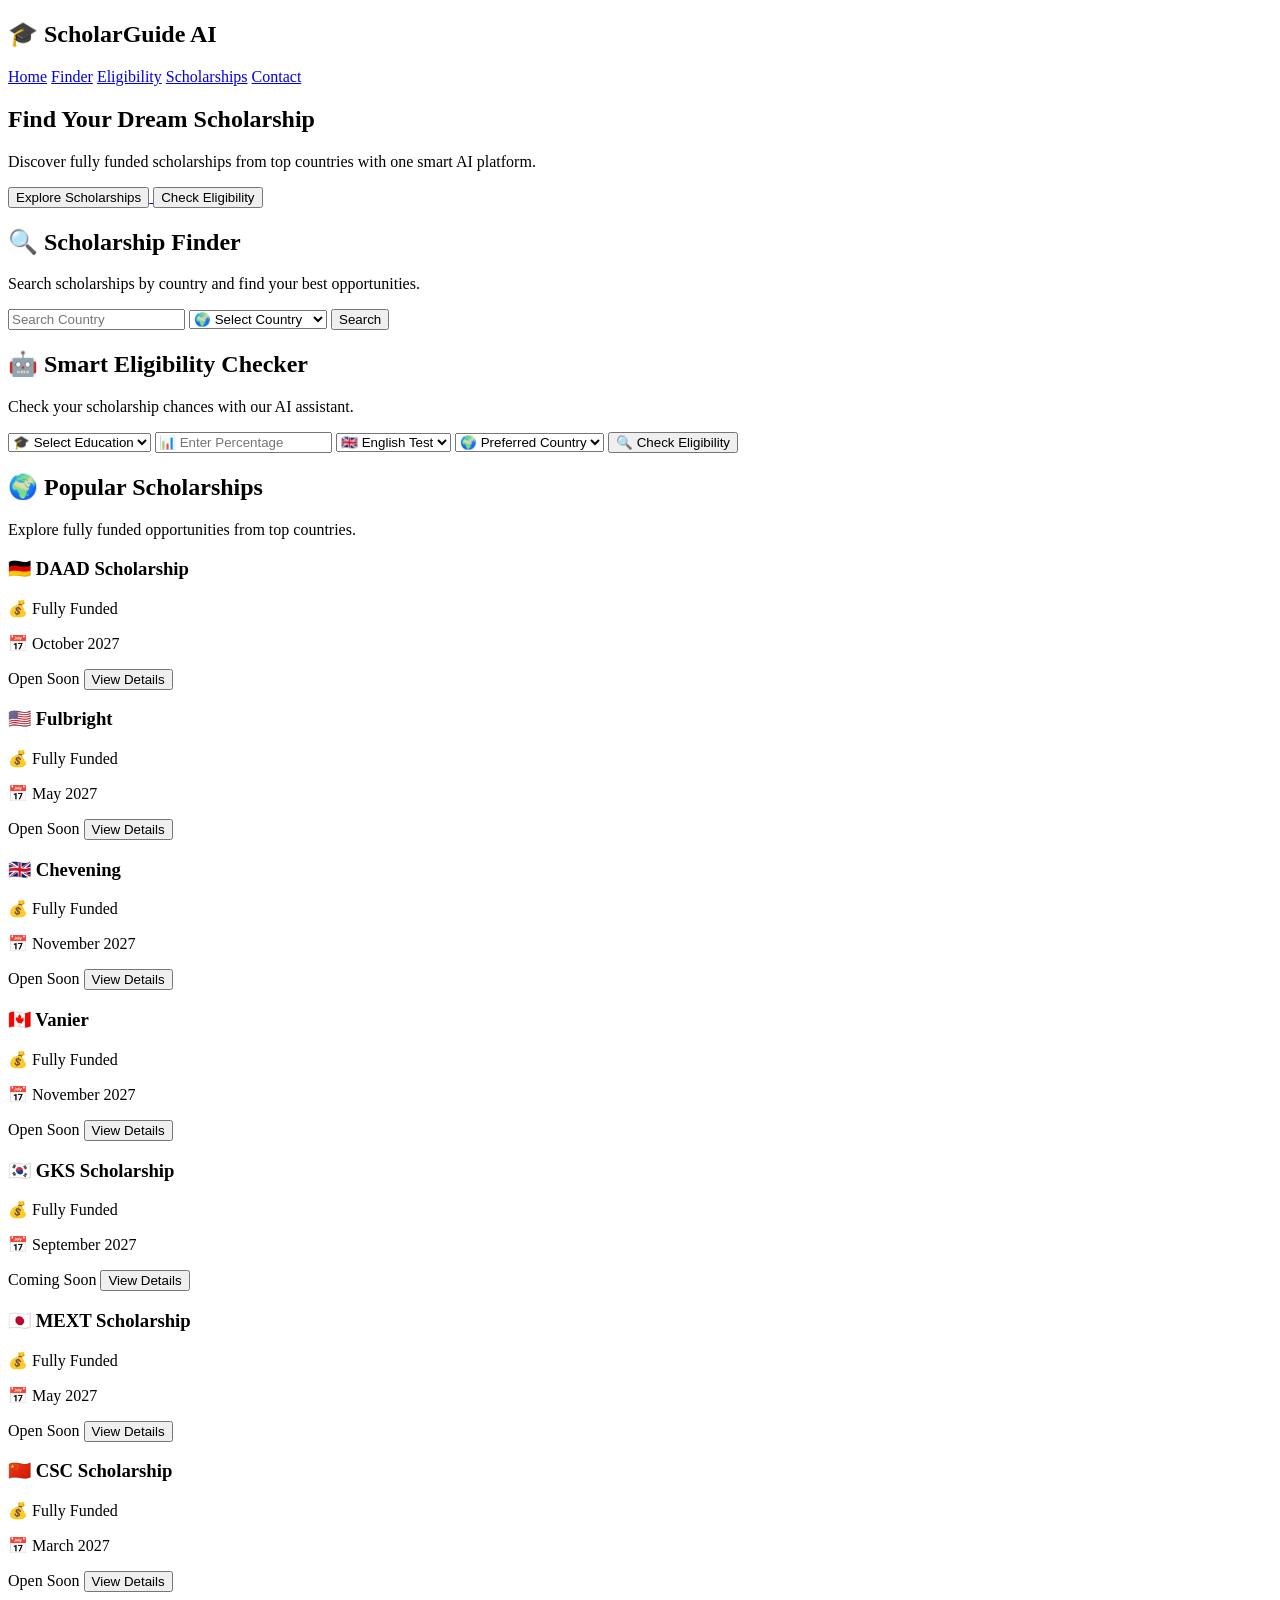
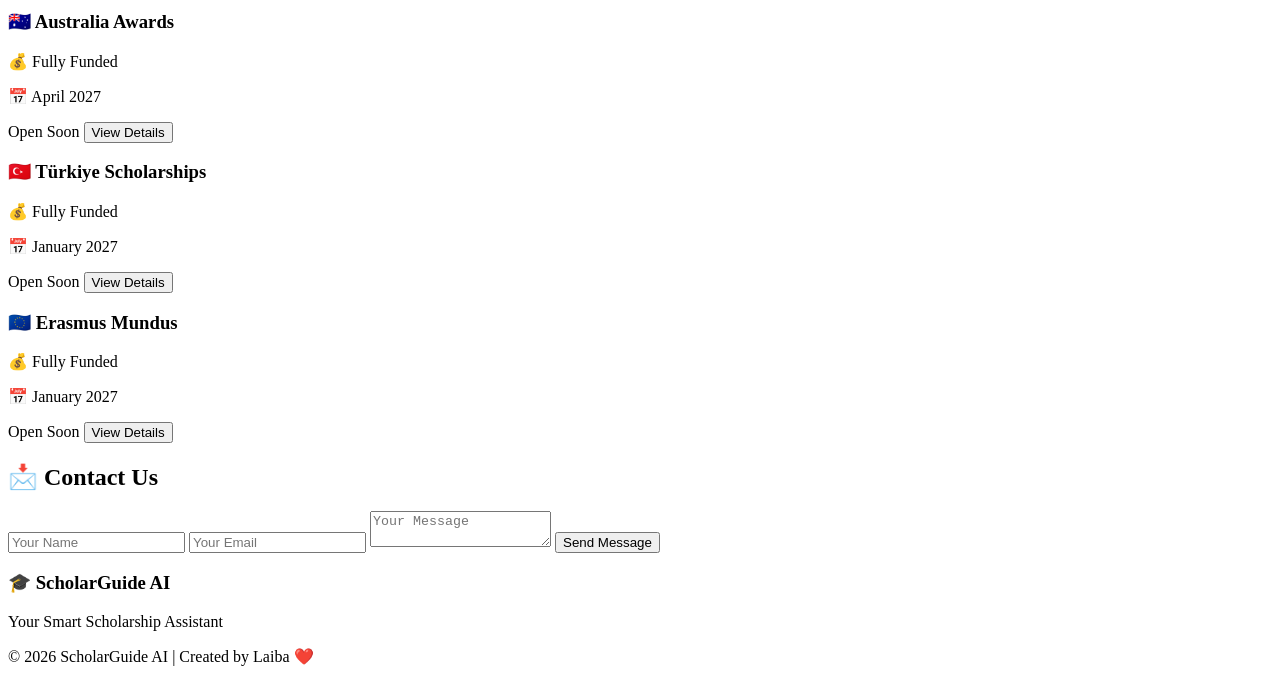
==== index.html @ 0e597734 "Update index.html" ====
<!DOCTYPE html>
<html lang="en">

<head>
<meta charset="UTF-8">
<meta name="viewport" content="width=device-width, initial-scale=1.0">

<title>ScholarGuide AI</title>

<link rel="stylesheet" href="style.css">
<script src="script.js" defer></script>

</head>

<body>

<header>

<div class="logo">
<h2>🎓 ScholarGuide AI</h2>
</div>

<nav>
<a href="#">Home</a>
<a href="#finder">Finder</a>
<a href="#eligibility">Eligibility</a>
<a href="#popular">Scholarships</a>
<a href="#contact">Contact</a>
</nav>

</header>


<section class="hero">

<div class="hero-content">

<h1>
Find Your Dream Scholarship
</h1>

<p>
Discover fully funded scholarships from top countries with one smart AI platform.
</p>

<div class="hero-buttons">

<a href="#finder">
<button class="primary-btn">
Explore Scholarships
</button>
</a>


<a href="#eligibility">
<button class="secondary-btn">
Check Eligibility
</button>
</a>

</div>

</div>

</section>
<!-- Scholarship Finder -->

<section id="finder" class="finder">

<h2>🔍 Scholarship Finder</h2>

<p>
Search scholarships by country and find your best opportunities.
</p>


<div class="finder-box">

<input 
type="text" 
id="searchBox"
placeholder="Search Country">


<select id="countrySelect" onchange="openCountryPage()">

<option value="">🌍 Select Country</option>

<option value="daad.html">🇩🇪 Germany</option>

<option value="usa.html">🇺🇸 USA</option>

<option value="chevening.html">🇬🇧 United Kingdom</option>

<option value="canada.html">🇨🇦 Canada</option>

<option value="gks.html">🇰🇷 South Korea</option>

<option value="mext.html">🇯🇵 Japan</option>

<option value="csc.html">🇨🇳 China</option>

<option value="australia.html">🇦🇺 Australia</option>

<option value="turkiye.html">🇹🇷 Türkiye</option>

<option value="europe.html">🇪🇺 Europe</option>

</select>


<button class="primary-btn" onclick="searchScholarship()">
Search
</button>

</div>

</section>



<!-- Smart Eligibility Checker -->

<section id="eligibility" class="eligibility">

<h2>🤖 Smart Eligibility Checker</h2>

<p>
Check your scholarship chances with our AI assistant.
</p>


<div class="eligibility-box">


<select id="education">

<option value="">
🎓 Select Education
</option>

<option>
Class 12
</option>

<option>
Bachelor's
</option>

<option>
Master's
</option>

</select>



<input 
type="number"
id="percentage"
placeholder="📊 Enter Percentage">



<select id="english">

<option value="">
🇬🇧 English Test
</option>

<option>
IELTS
</option>

<option>
TOEFL
</option>

<option>
Duolingo
</option>

<option>
Not Yet
</option>

</select>



<select id="country">

<option value="">
🌍 Preferred Country
</option>

<option>Germany</option>
<option>USA</option>
<option>United Kingdom</option>
<option>Canada</option>
<option>South Korea</option>
<option>Japan</option>
<option>China</option>
<option>Australia</option>
<option>Türkiye</option>

</select>



<button class="primary-btn" onclick="checkEligibility()">
🔍 Check Eligibility
</button>


<div id="result"></div>


</div>

</section>
  <!-- Popular Scholarships -->

<section id="popular" class="popular">

<h2>🌍 Popular Scholarships</h2>

<p>
Explore fully funded opportunities from top countries.
</p>


<div class="grid">


<div class="card">

<h3>🇩🇪 DAAD Scholarship</h3>

<p>💰 Fully Funded</p>

<p>📅 October 2027</p>

<span class="open">
Open Soon
</span>

<a href="daad.html">
<button>
View Details
</button>
</a>

</div>



<div class="card">

<h3>🇺🇸 Fulbright</h3>

<p>💰 Fully Funded</p>

<p>📅 May 2027</p>

<span class="open">
Open Soon
</span>

<a href="usa.html">
<button>
View Details
</button>
</a>

</div>




<div class="card">

<h3>🇬🇧 Chevening</h3>

<p>💰 Fully Funded</p>

<p>📅 November 2027</p>

<span class="open">
Open Soon
</span>

<a href="chevening.html">
<button>
View Details
</button>
</a>

</div>




<div class="card">

<h3>🇨🇦 Vanier</h3>

<p>💰 Fully Funded</p>

<p>📅 November 2027</p>

<span class="open">
Open Soon
</span>

<a href="canada.html">
<button>
View Details
</button>
</a>

</div>


</div>

</section>
  <!-- More Scholarships -->

<section class="more-scholarships">

<div class="grid">


<div class="card">

<h3>🇰🇷 GKS Scholarship</h3>

<p>💰 Fully Funded</p>

<p>📅 September 2027</p>

<span class="open">
Coming Soon
</span>

<a href="gks.html">
<button>
View Details
</button>
</a>

</div>



<div class="card">

<h3>🇯🇵 MEXT Scholarship</h3>

<p>💰 Fully Funded</p>

<p>📅 May 2027</p>

<span class="open">
Open Soon
</span>

<a href="mext.html">
<button>
View Details
</button>
</a>

</div>



<div class="card">

<h3>🇨🇳 CSC Scholarship</h3>

<p>💰 Fully Funded</p>

<p>📅 March 2027</p>

<span class="open">
Open Soon
</span>

<a href="csc.html">
<button>
View Details
</button>
</a>

</div>



<div class="card">

<h3>🇦🇺 Australia Awards</h3>

<p>💰 Fully Funded</p>

<p>📅 April 2027</p>

<span class="open">
Open Soon
</span>

<a href="australia.html">
<button>
View Details
</button>
</a>

</div>



<div class="card">

<h3>🇹🇷 Türkiye Scholarships</h3>

<p>💰 Fully Funded</p>

<p>📅 January 2027</p>

<span class="open">
Open Soon
</span>

<a href="turkiye.html">
<button>
View Details
</button>
</a>

</div>



<div class="card">

<h3>🇪🇺 Erasmus Mundus</h3>

<p>💰 Fully Funded</p>

<p>📅 January 2027</p>

<span class="open">
Open Soon
</span>

<a href="europe.html">
<button>
View Details
</button>
</a>

</div>


</div>

</section>



<!-- Contact -->

<section id="contact" class="contact">

<h2>📩 Contact Us</h2>

<input type="text" placeholder="Your Name">

<input type="email" placeholder="Your Email">

<textarea placeholder="Your Message"></textarea>

<button class="primary-btn">
Send Message
</button>

</section>



<!-- Footer -->

<footer>

<h3>🎓 ScholarGuide AI</h3>

<p>
Your Smart Scholarship Assistant
</p>

<p>
© 2026 ScholarGuide AI | Created by Laiba ❤️
</p>

</footer>


</body>

</html>
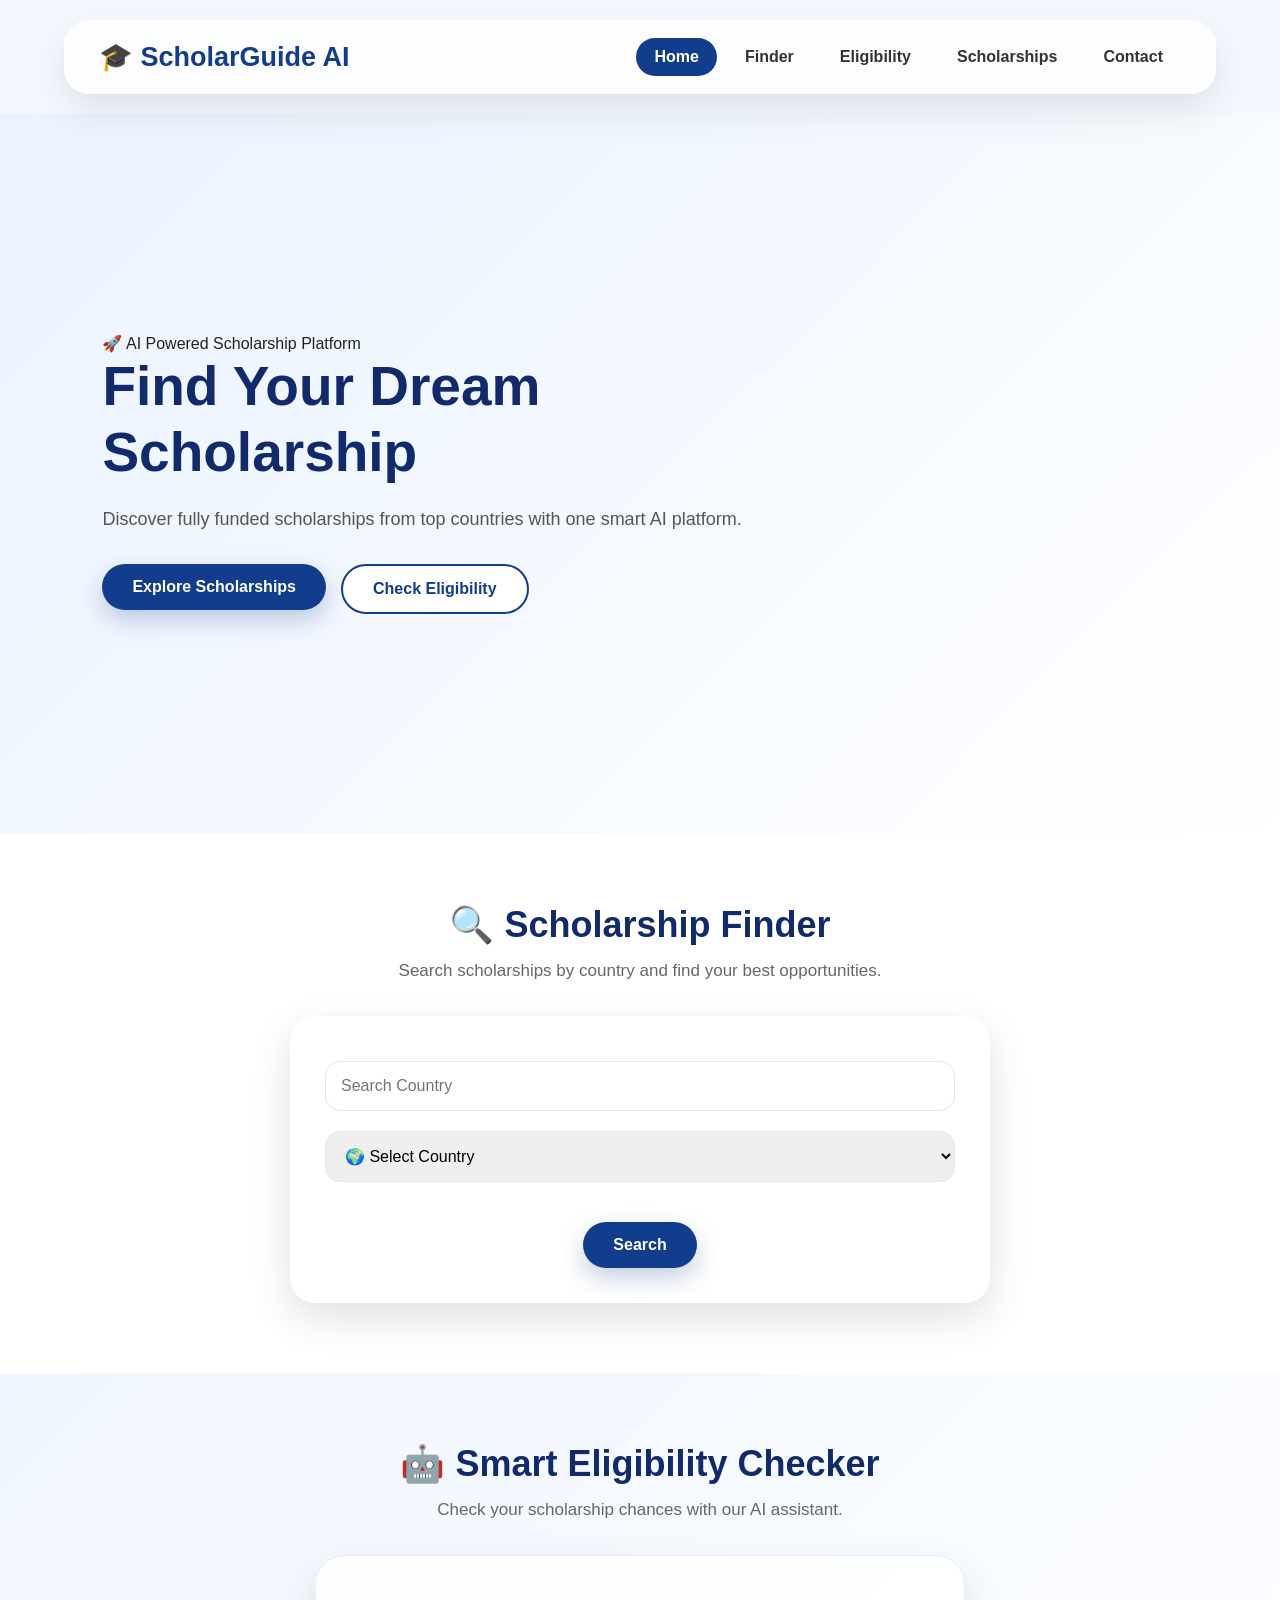
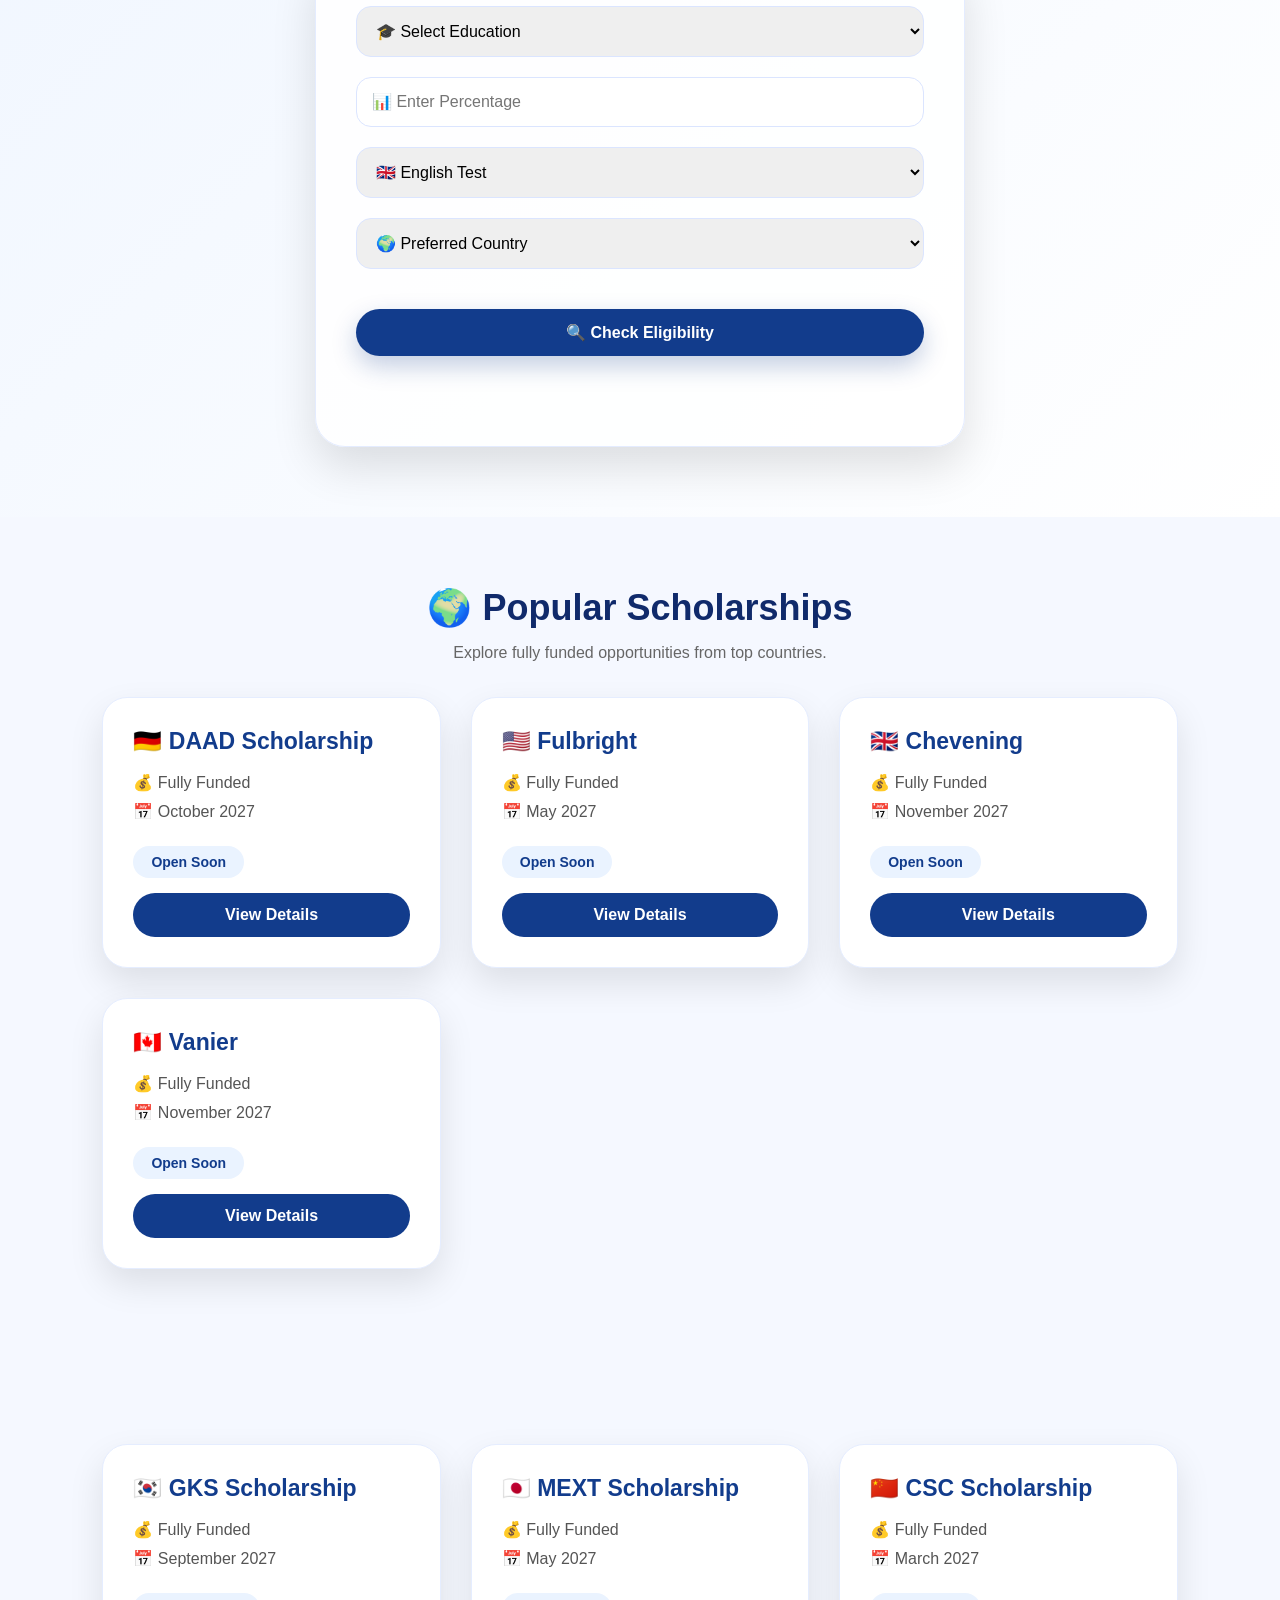
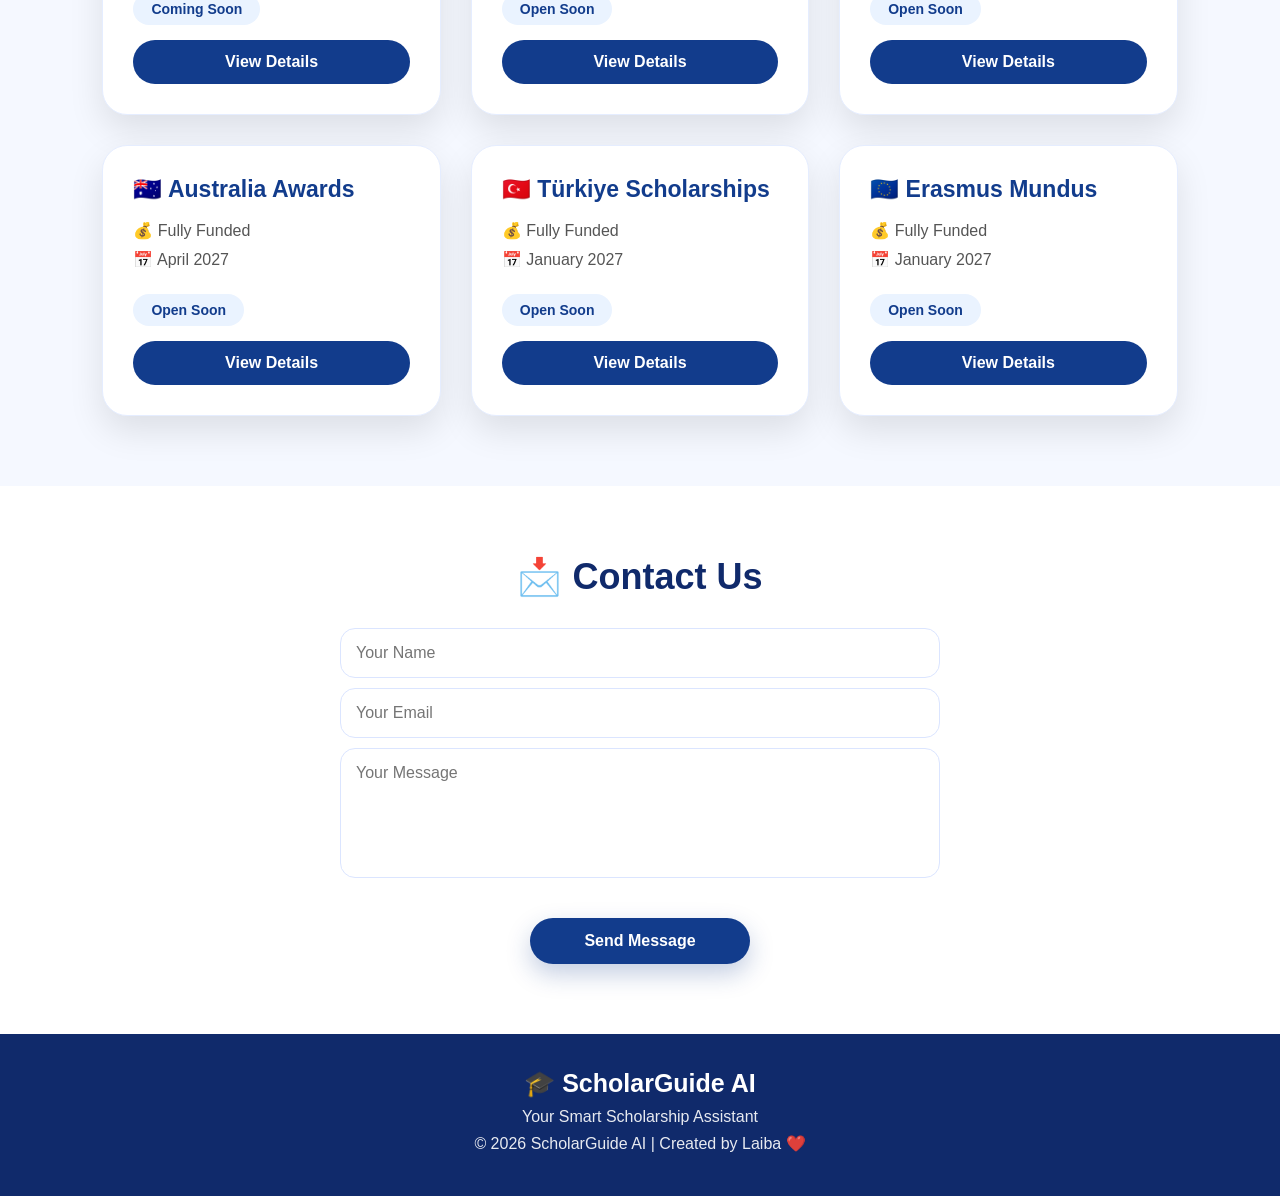
==== commit 71dabab1: "Update index.html" ====
--- a/index.html
+++ b/index.html
@@ -29,15 +29,13 @@
 </nav>
 
 </header>
-
-
 <section class="hero">
 
 <div class="hero-content">
 
-<h1>
-Find Your Dream Scholarship
-</h1>
+<span class="hero-badge">🚀 AI Powered Scholarship Platform</span>
+
+<h1>Find Your Dream Scholarship</h1>
 
 <p>
 Discover fully funded scholarships from top countries with one smart AI platform.
@@ -46,16 +44,11 @@
 <div class="hero-buttons">
 
 <a href="#finder">
-<button class="primary-btn">
-Explore Scholarships
-</button>
-</a>
-
+<button class="primary-btn">Explore Scholarships</button>
+</a>
 
 <a href="#eligibility">
-<button class="secondary-btn">
-Check Eligibility
-</button>
+<button class="secondary-btn">Check Eligibility</button>
 </a>
 
 </div>
@@ -63,6 +56,9 @@
 </div>
 
 </section>
+  
+
+
 <!-- Scholarship Finder -->
 
 <section id="finder" class="finder">
--- a/style.css
+++ b/style.css
@@ -0,0 +1,609 @@
+/* ===== ScholarGuide AI Luxury Design Part 1 ===== */
+
+*{
+    margin:0;
+    padding:0;
+    box-sizing:border-box;
+    font-family:'Poppins', Arial, sans-serif;
+}
+
+
+body{
+    background:#f5f8ff;
+    color:#222;
+}
+
+
+/* ===== Premium Luxury Navbar ===== */
+
+header{
+
+    width:90%;
+    margin:20px auto;
+
+    padding:18px 35px;
+
+    display:flex;
+    justify-content:space-between;
+    align-items:center;
+
+    background:rgba(255,255,255,0.75);
+
+    backdrop-filter:blur(15px);
+
+    border-radius:25px;
+
+    box-shadow:0 15px 40px rgba(0,0,0,0.10);
+
+    position:sticky;
+    top:20px;
+
+    z-index:100;
+}
+
+
+
+.logo h2{
+
+    color:#123c8c;
+
+    font-size:27px;
+
+    font-weight:700;
+
+}
+
+
+
+nav{
+
+    display:flex;
+
+    gap:10px;
+
+}
+
+
+
+nav a{
+
+    text-decoration:none;
+
+    color:#333;
+
+    font-weight:600;
+
+    padding:10px 18px;
+
+    border-radius:25px;
+
+    transition:0.3s;
+
+}
+
+
+
+nav a:hover{
+
+    background:#123c8c;
+
+    color:white;
+
+}
+
+
+
+/* Active feel */
+
+nav a:first-child{
+
+    background:#123c8c;
+
+    color:white;
+
+}
+
+
+
+
+/* Hero Section */
+
+.hero{
+    min-height:80vh;
+    display:flex;
+    align-items:center;
+    padding:70px 8%;
+    background:linear-gradient(135deg,#eaf3ff,#ffffff);
+}
+
+
+.hero-content{
+    max-width:650px;
+}
+
+
+.hero-content h1{
+    font-size:55px;
+    color:#102a6b;
+    line-height:1.2;
+}
+
+
+.hero-content p{
+    margin-top:20px;
+    font-size:18px;
+    color:#555;
+    line-height:1.6;
+}
+
+
+/* Buttons */
+
+.hero-buttons{
+    display:flex;
+    gap:15px;
+}
+
+
+.primary-btn,
+.secondary-btn{
+    margin-top:30px;
+    padding:14px 30px;
+    border-radius:30px;
+    font-size:16px;
+    font-weight:600;
+    cursor:pointer;
+}
+
+
+.primary-btn{
+    background:#123c8c;
+    color:white;
+    border:none;
+    box-shadow:0 10px 25px rgba(18,60,140,0.25);
+}
+
+
+.secondary-btn{
+    background:white;
+    color:#123c8c;
+    border:2px solid #123c8c;
+}
+
+
+.primary-btn:hover,
+.secondary-btn:hover{
+    transform:translateY(-3px);
+}
+/* ===== Luxury Design Part 2 ===== */
+/* Finder + Eligibility */
+
+
+.finder,
+.eligibility{
+    padding:70px 8%;
+    text-align:center;
+}
+
+
+.finder{
+    background:white;
+}
+
+
+.finder h2,
+.eligibility h2{
+    font-size:36px;
+    color:#102a6b;
+    margin-bottom:15px;
+}
+
+
+.finder p,
+.eligibility p{
+    color:#666;
+    margin-bottom:35px;
+    font-size:17px;
+}
+
+
+/* Finder Box */
+
+.finder-box{
+    max-width:700px;
+    margin:auto;
+    padding:35px;
+    background:white;
+    border-radius:25px;
+    box-shadow:0 15px 40px rgba(0,0,0,0.12);
+}
+
+
+.finder-box input,
+.finder-box select,
+.eligibility-box input,
+.eligibility-box select{
+
+    width:100%;
+    padding:15px;
+    margin:10px 0;
+
+    border-radius:15px;
+    border:1px solid #dbe5ff;
+
+    font-size:16px;
+    outline:none;
+}
+
+
+
+/* Eligibility */
+
+.eligibility{
+    background:linear-gradient(135deg,#f0f6ff,#ffffff);
+}
+
+
+.eligibility-box{
+
+    max-width:650px;
+    margin:auto;
+
+    padding:40px;
+
+    background:rgba(255,255,255,0.9);
+
+    border-radius:30px;
+
+    box-shadow:
+    0 20px 45px rgba(0,0,0,0.12);
+
+    border:1px solid #e4ecff;
+}
+
+
+.eligibility-box .primary-btn{
+    width:100%;
+}
+
+
+#result{
+
+    margin-top:20px;
+
+    padding:15px;
+
+    border-radius:15px;
+
+    font-weight:600;
+
+}
+/* ===== Luxury Design Part 3 ===== */
+/* Popular Scholarships Cards */
+
+
+.popular,
+.more-scholarships{
+    padding:70px 8%;
+    background:#f5f8ff;
+    text-align:center;
+}
+
+
+.popular h2{
+    font-size:36px;
+    color:#102a6b;
+    margin-bottom:15px;
+}
+
+
+.popular > p{
+    color:#666;
+    margin-bottom:35px;
+}
+
+
+/* Cards Grid */
+
+.grid{
+    display:grid;
+    grid-template-columns:repeat(auto-fit,minmax(260px,1fr));
+    gap:30px;
+    margin-top:35px;
+}
+
+
+/* Scholarship Card */
+
+.card{
+
+    background:white;
+
+    padding:30px;
+
+    border-radius:25px;
+
+    text-align:left;
+
+    box-shadow:
+    0 15px 35px rgba(0,0,0,0.10);
+
+    border:1px solid #e5edff;
+
+    transition:0.3s;
+
+}
+
+
+
+.card:hover{
+
+    transform:translateY(-10px);
+
+    box-shadow:
+    0 20px 45px rgba(18,60,140,0.20);
+
+}
+
+
+
+.card h3{
+
+    color:#123c8c;
+
+    font-size:23px;
+
+    margin-bottom:18px;
+
+}
+
+
+
+.card p{
+
+    color:#555;
+
+    margin:10px 0;
+
+}
+
+
+
+.open,
+.soon{
+
+    display:inline-block;
+
+    margin:15px 0;
+
+    padding:8px 18px;
+
+    border-radius:20px;
+
+    background:#eaf3ff;
+
+    color:#123c8c;
+
+    font-size:14px;
+
+    font-weight:600;
+
+}
+
+
+
+.card button{
+
+    width:100%;
+
+    padding:13px;
+
+    border:none;
+
+    border-radius:25px;
+
+    background:#123c8c;
+
+    color:white;
+
+    font-size:16px;
+
+    font-weight:600;
+
+    cursor:pointer;
+
+}
+
+
+
+.card button:hover{
+
+    background:#0d2d6b;
+
+    }
+/* ===== Luxury Design Part 4 ===== */
+/* Contact + Footer + Responsive */
+
+
+/* Contact */
+
+.contact{
+
+    padding:70px 8%;
+
+    background:white;
+
+    text-align:center;
+
+}
+
+
+.contact h2{
+
+    font-size:36px;
+
+    color:#102a6b;
+
+    margin-bottom:30px;
+
+}
+
+
+
+.contact input,
+.contact textarea{
+
+    width:100%;
+
+    max-width:600px;
+
+    padding:15px;
+
+    margin:10px auto;
+
+    display:block;
+
+    border-radius:15px;
+
+    border:1px solid #dbe5ff;
+
+    font-size:16px;
+
+    outline:none;
+
+}
+
+
+
+.contact textarea{
+
+    height:130px;
+
+    resize:none;
+
+}
+
+
+
+.contact .primary-btn{
+
+    width:220px;
+
+}
+
+
+/* Footer */
+
+footer{
+
+    background:#102a6b;
+
+    color:white;
+
+    text-align:center;
+
+    padding:35px 20px;
+
+}
+
+
+footer h3{
+
+    font-size:25px;
+
+    margin-bottom:10px;
+
+}
+
+
+footer p{
+
+    margin:8px;
+
+    opacity:0.9;
+
+}
+
+
+
+/* Mobile Responsive */
+
+@media(max-width:768px){
+
+
+header{
+
+    flex-direction:column;
+
+    gap:15px;
+
+}
+
+
+nav a{
+
+    margin:0 8px;
+
+    font-size:14px;
+
+}
+
+
+
+.hero{
+
+    text-align:center;
+
+    padding:50px 5%;
+
+}
+
+
+
+.hero-content h1{
+
+    font-size:38px;
+
+}
+
+
+
+.hero-buttons{
+
+    flex-direction:column;
+
+    align-items:center;
+
+}
+
+
+
+.finder,
+.eligibility,
+.popular,
+.more-scholarships,
+.contact{
+
+    padding:50px 5%;
+
+}
+
+
+
+.grid{
+
+    grid-template-columns:1fr;
+
+}
+
+
+
+.eligibility-box,
+.finder-box{
+
+    padding:25px;
+
+}
+
+
+    }
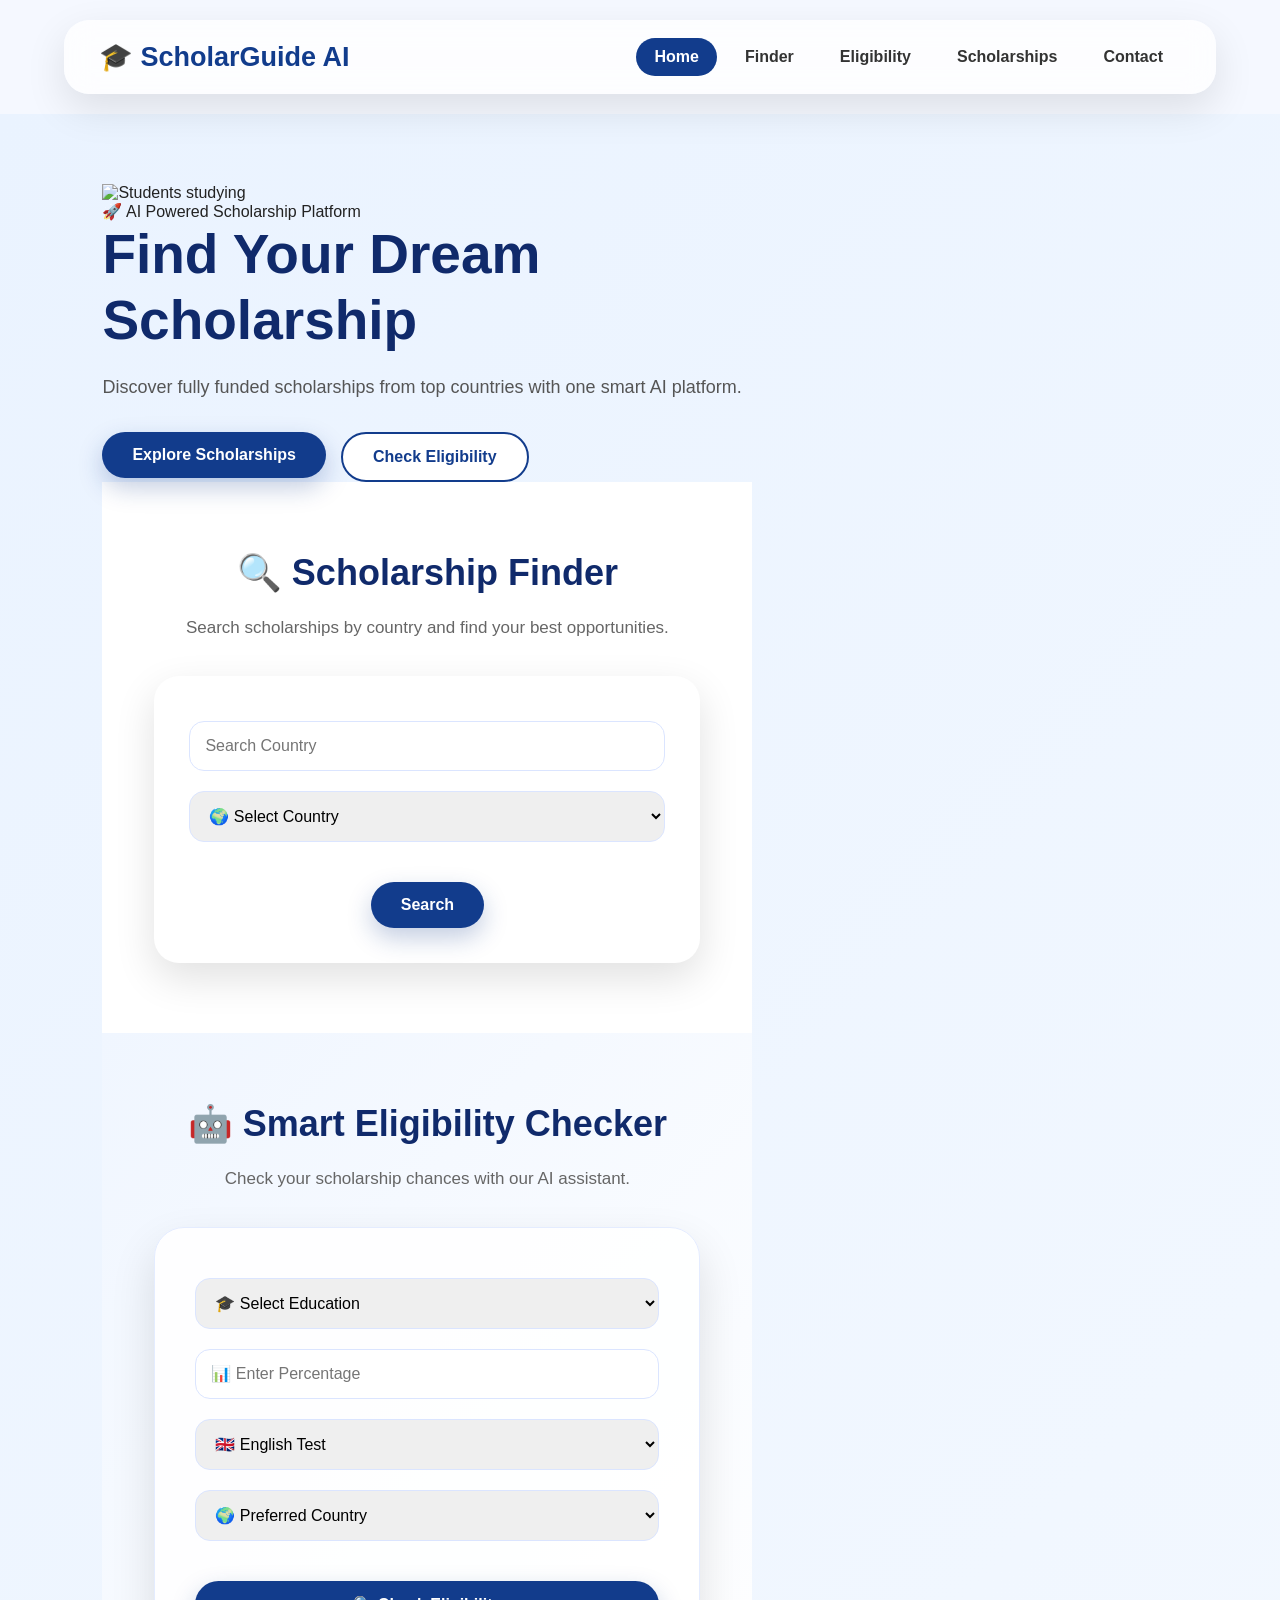
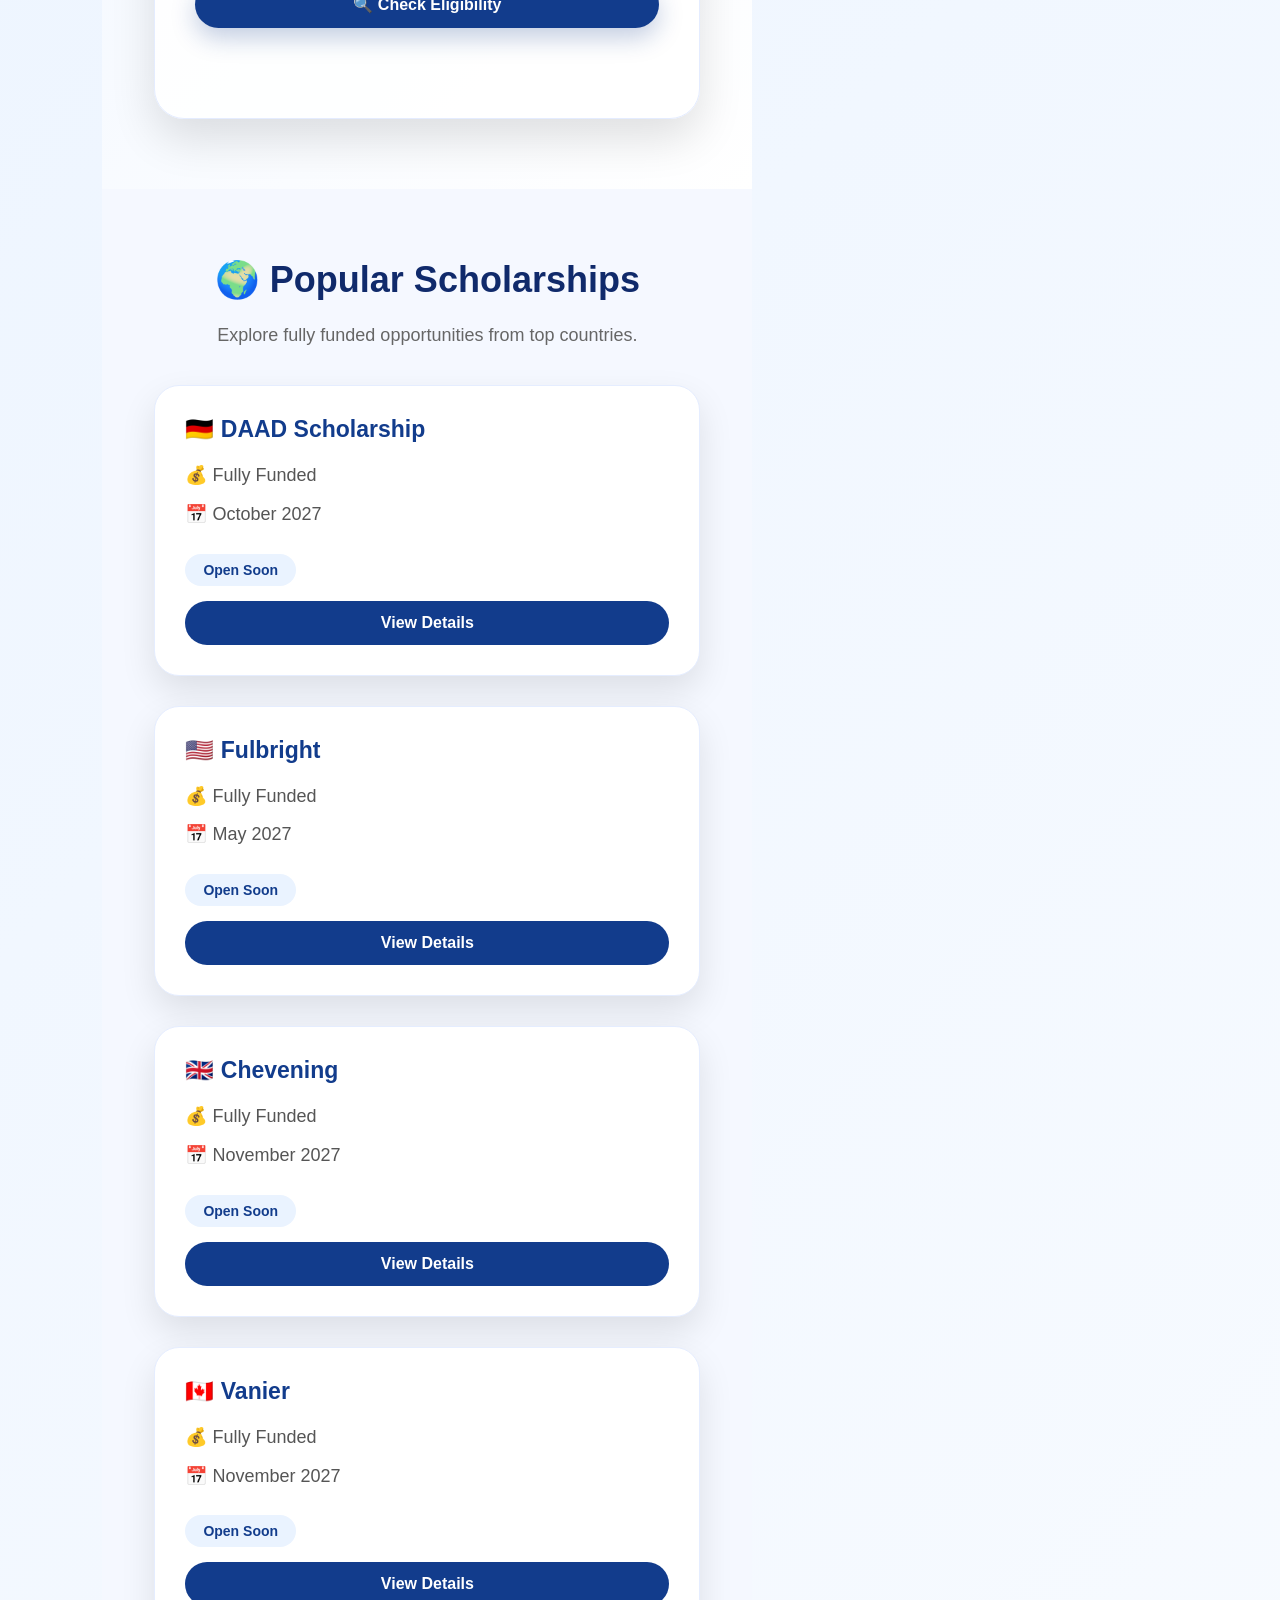
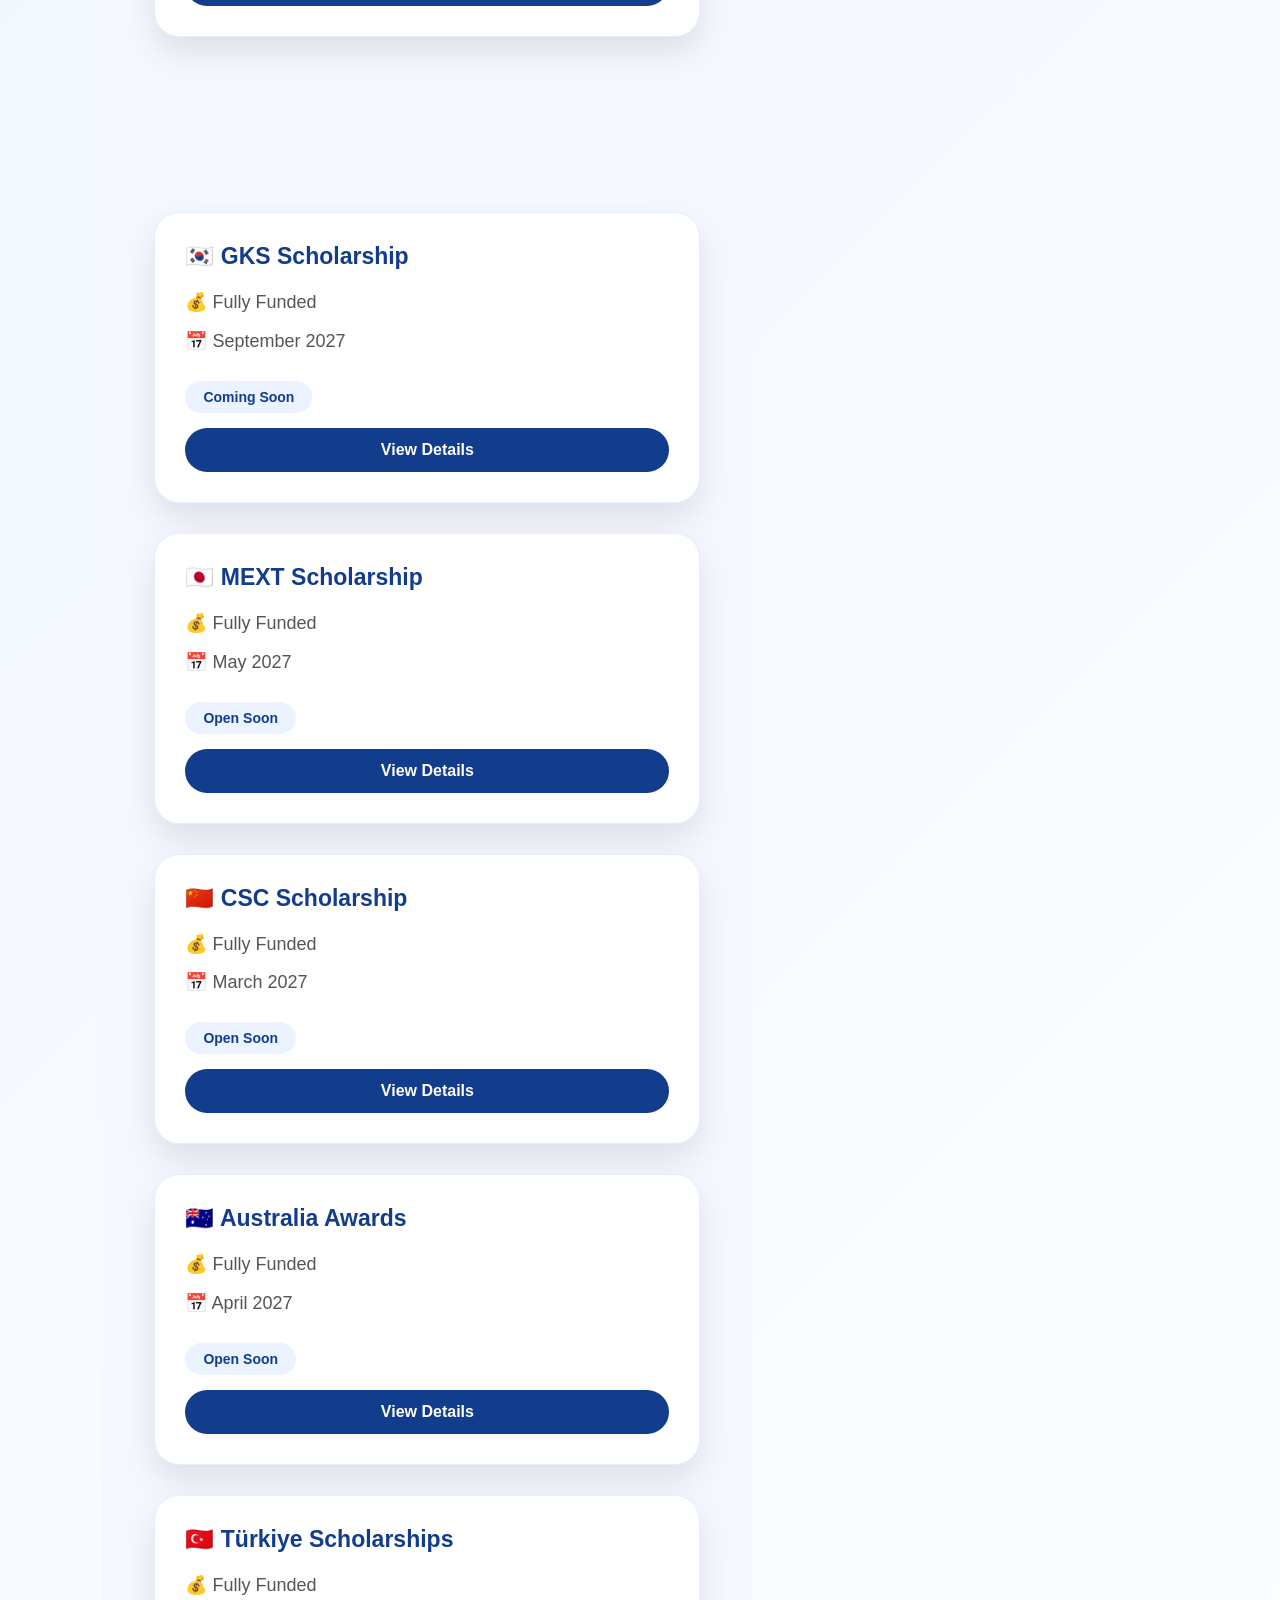
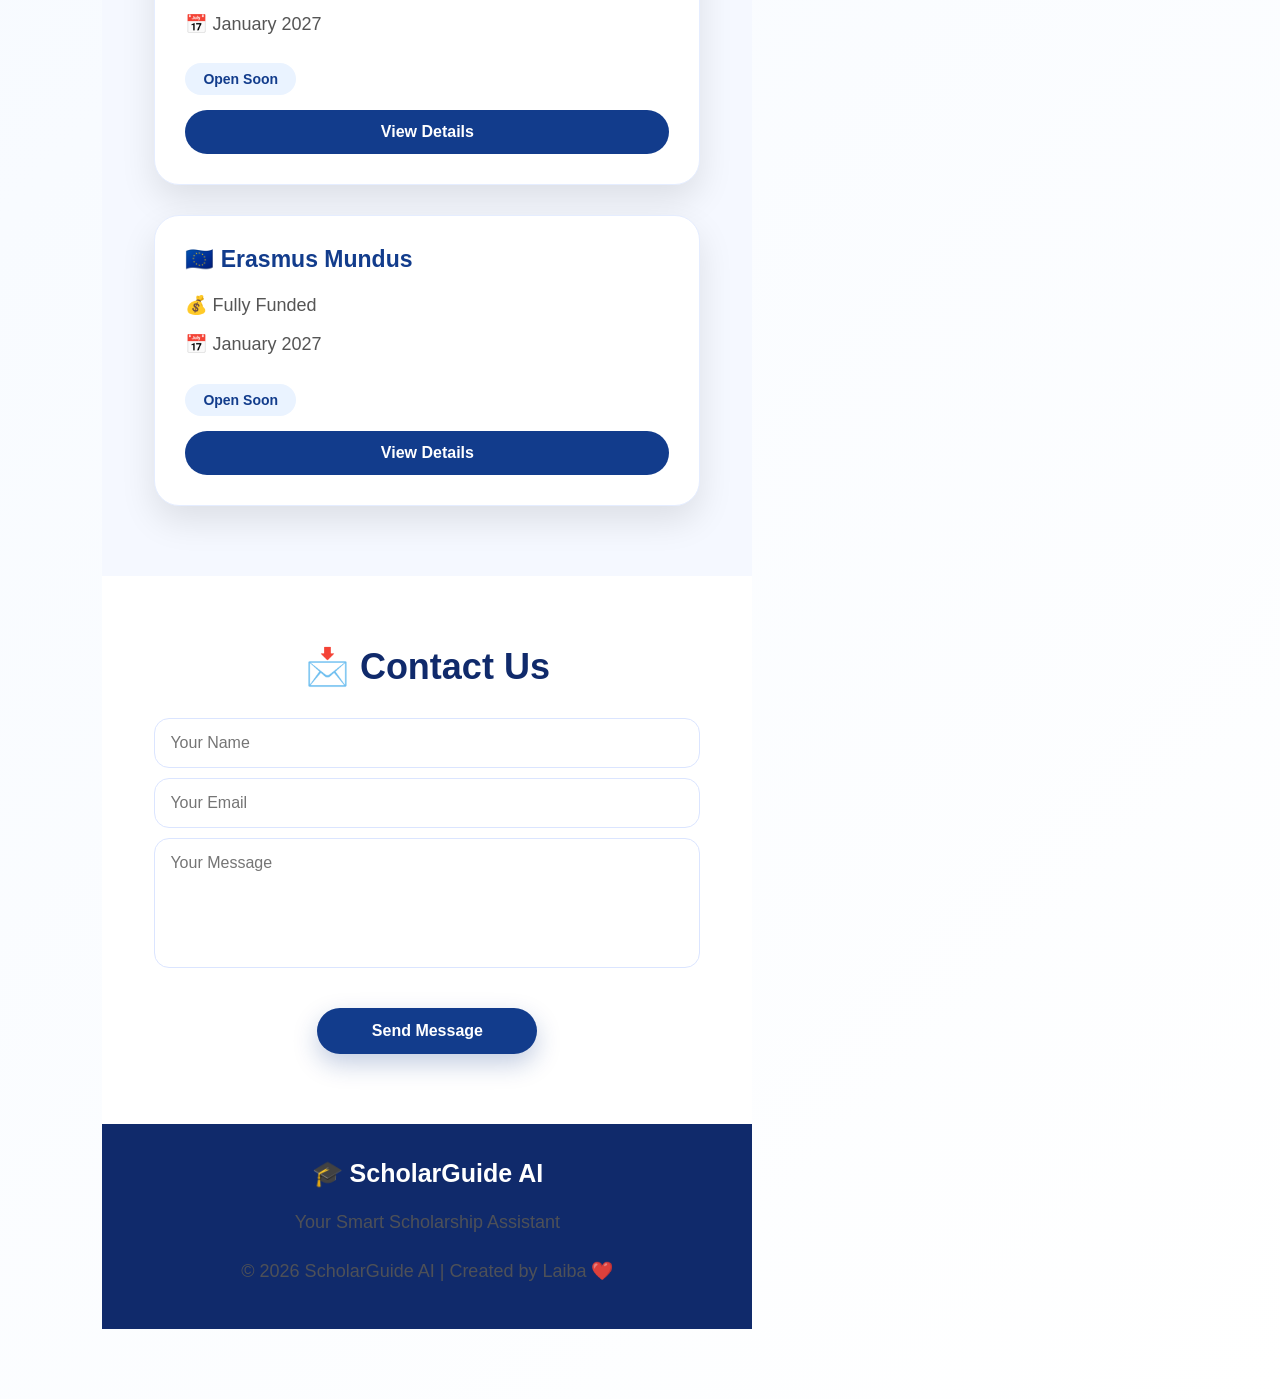
==== commit dc0e3e5f: "Update index.html" ====
--- a/index.html
+++ b/index.html
@@ -32,6 +32,12 @@
 <section class="hero">
 
 <div class="hero-content">
+  <div class="hero-image">
+
+<img src="https://images.unsplash.com/photo-1523240795612-9a054b0db644?w=700"
+alt="Students studying">
+
+  </div>
 
 <span class="hero-badge">🚀 AI Powered Scholarship Platform</span>
 
@@ -51,11 +57,7 @@
 <button class="secondary-btn">Check Eligibility</button>
 </a>
 
-</div>
-
-</div>
-
-</section>
+</div/>
   
 
 
--- a/style.css
+++ b/style.css
@@ -174,6 +174,49 @@
 .primary-btn:hover,
 .secondary-btn:hover{
     transform:translateY(-3px);
+    .hero-badge{
+    display:inline-block;
+    background:#e8f1ff;
+    color:#123c8c;
+    padding:10px 18px;
+    border-radius:30px;
+    font-size:14px;
+    font-weight:600;
+    margin-bottom:20px;
+}
+
+.hero{
+    position:relative;
+    overflow:hidden;
+}
+
+.hero::before{
+    content:"";
+    position:absolute;
+    width:300px;
+    height:300px;
+    background:#dbe9ff;
+    border-radius:50%;
+    top:-100px;
+    right:-100px;
+    opacity:0.5;
+}
+
+.hero::after{
+    content:"";
+    position:absolute;
+    width:220px;
+    height:220px;
+    background:#eef5ff;
+    border-radius:50%;
+    bottom:-80px;
+    left:-80px;
+}
+
+.hero-content{
+    position:relative;
+    z-index:2;
+}
 }
 /* ===== Luxury Design Part 2 ===== */
 /* Finder + Eligibility */
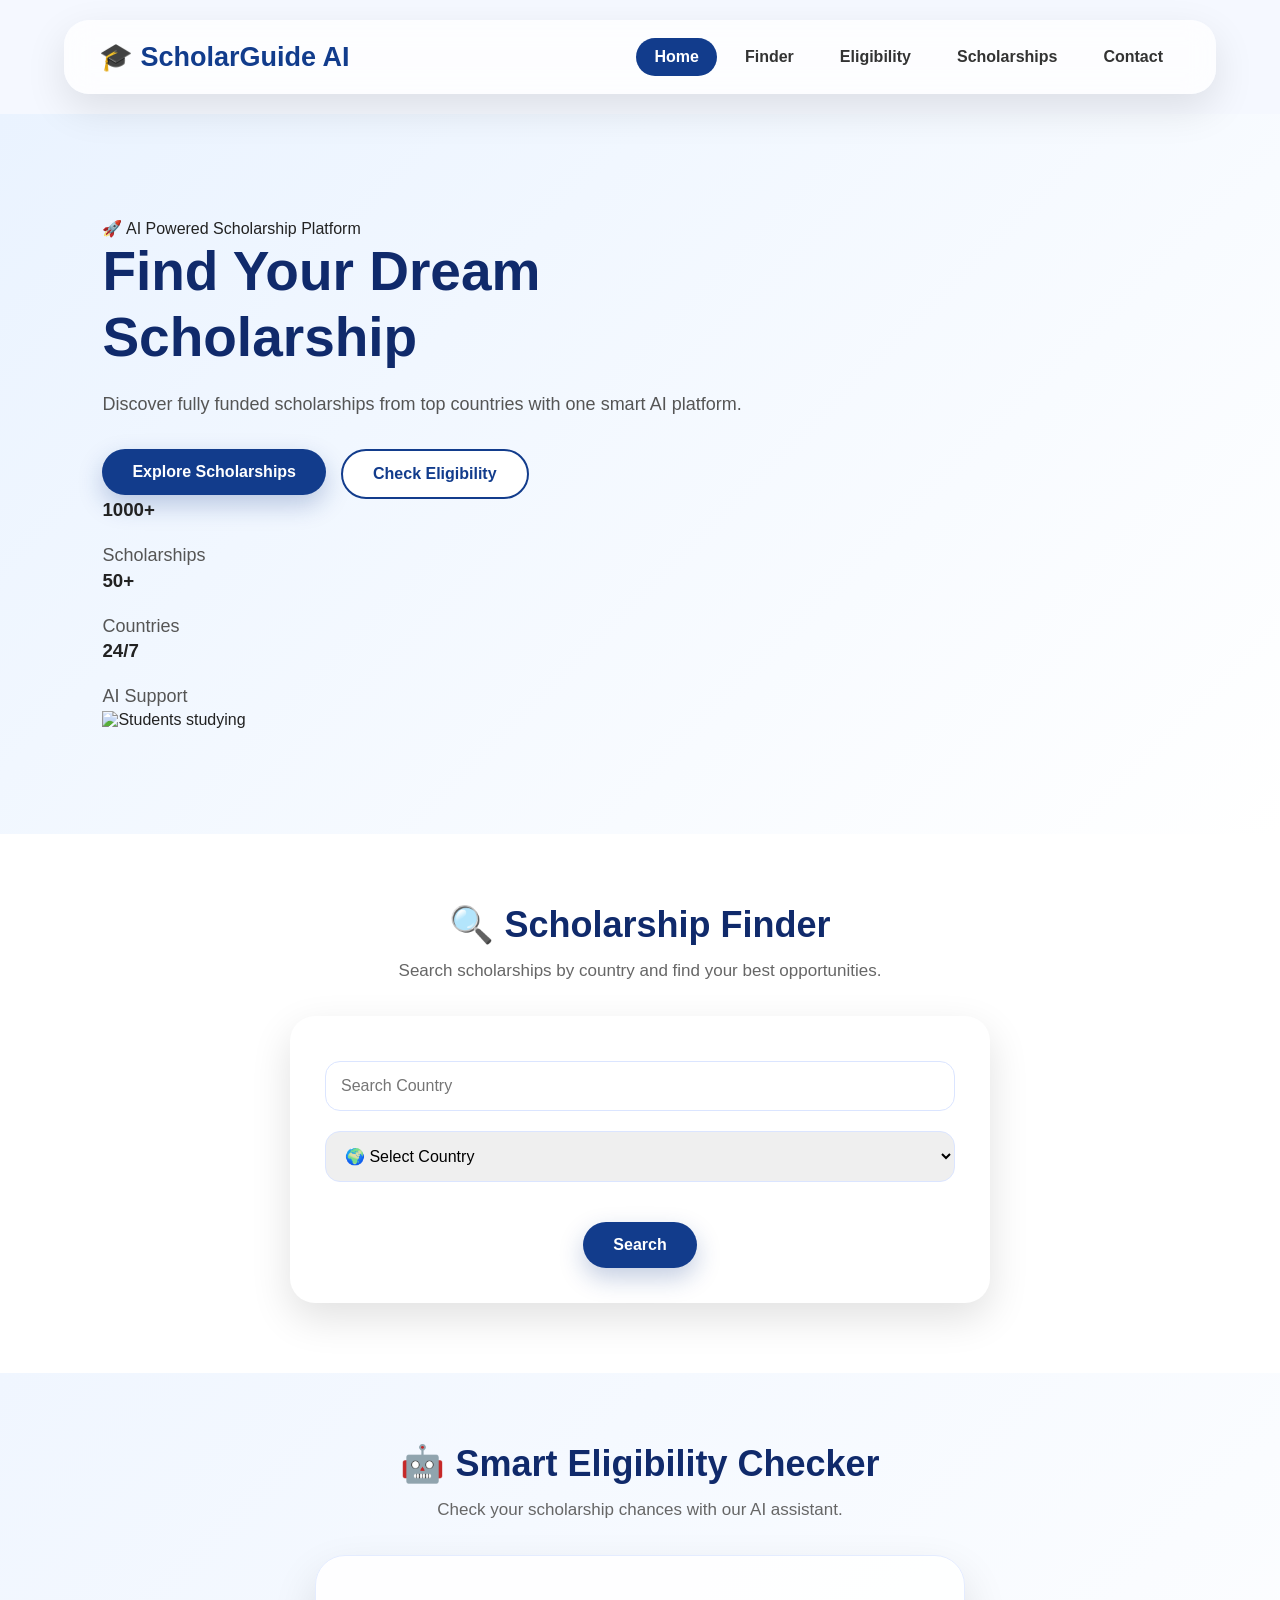
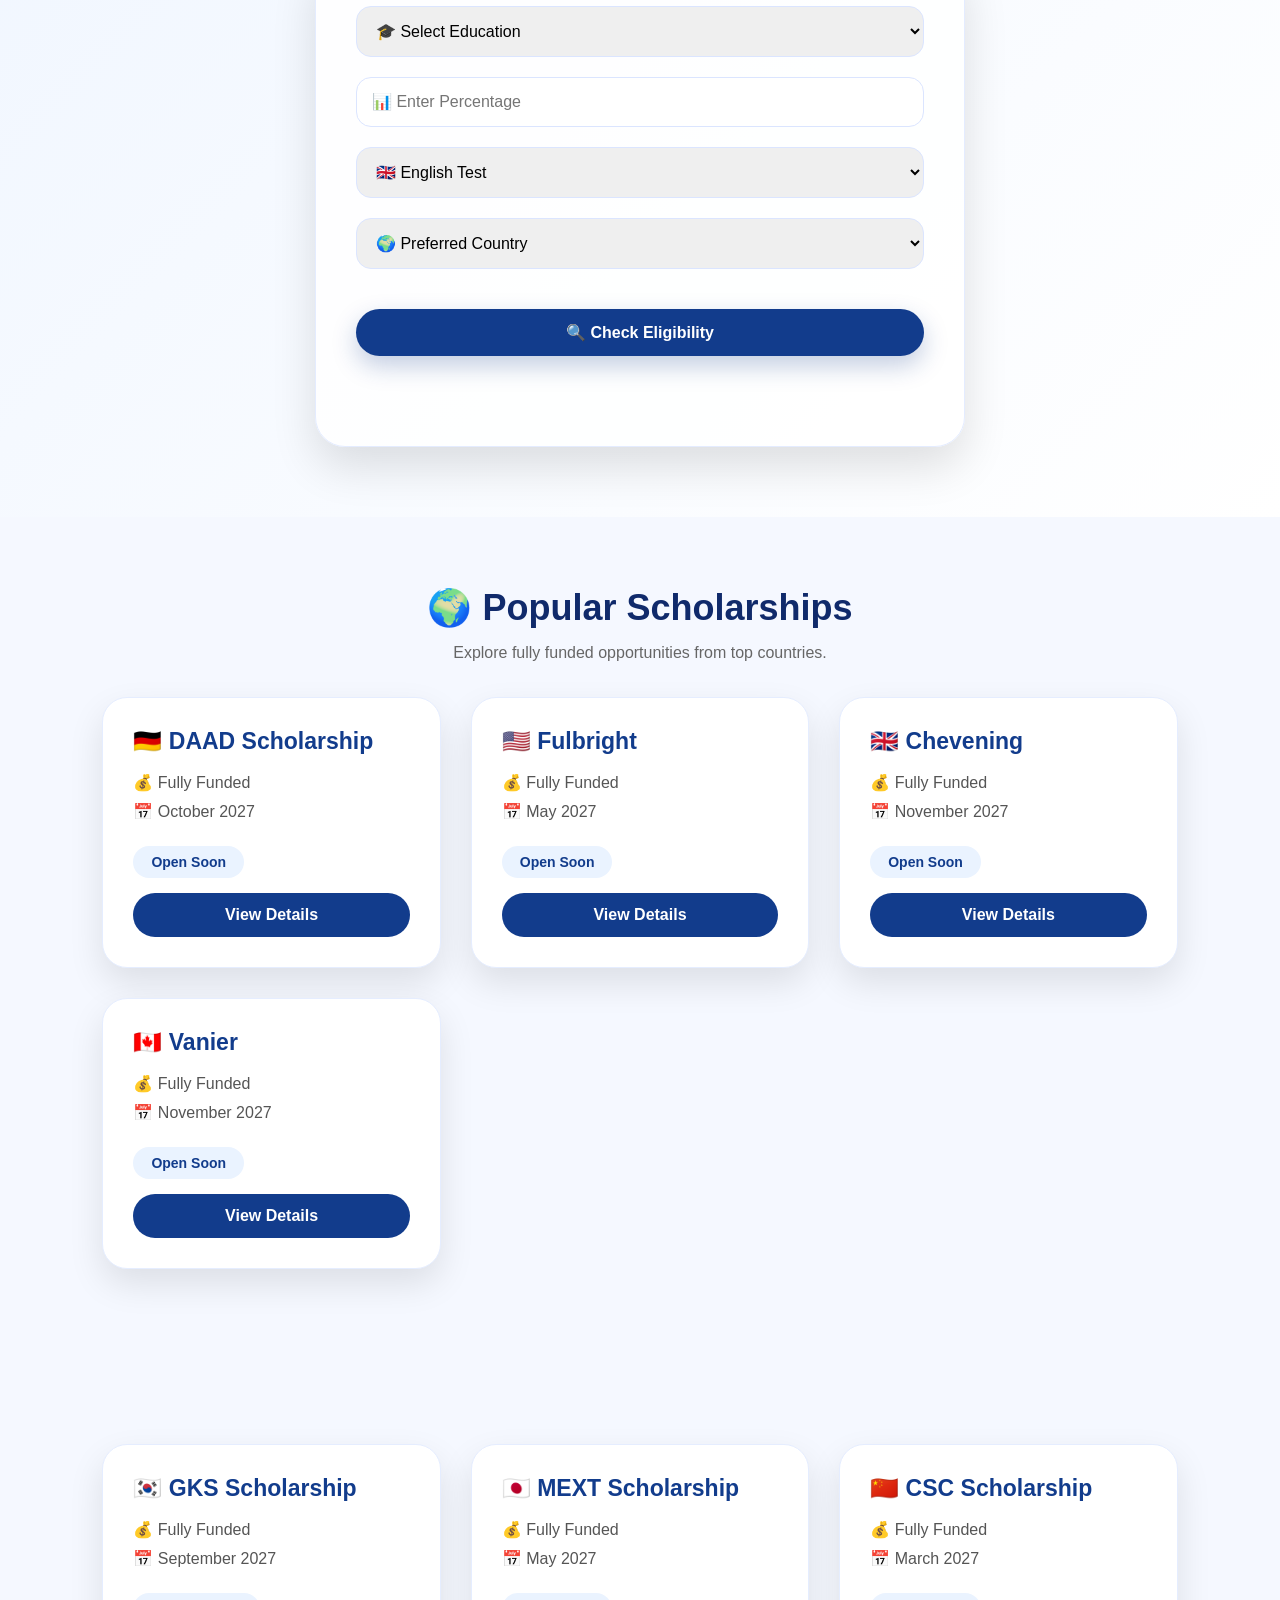
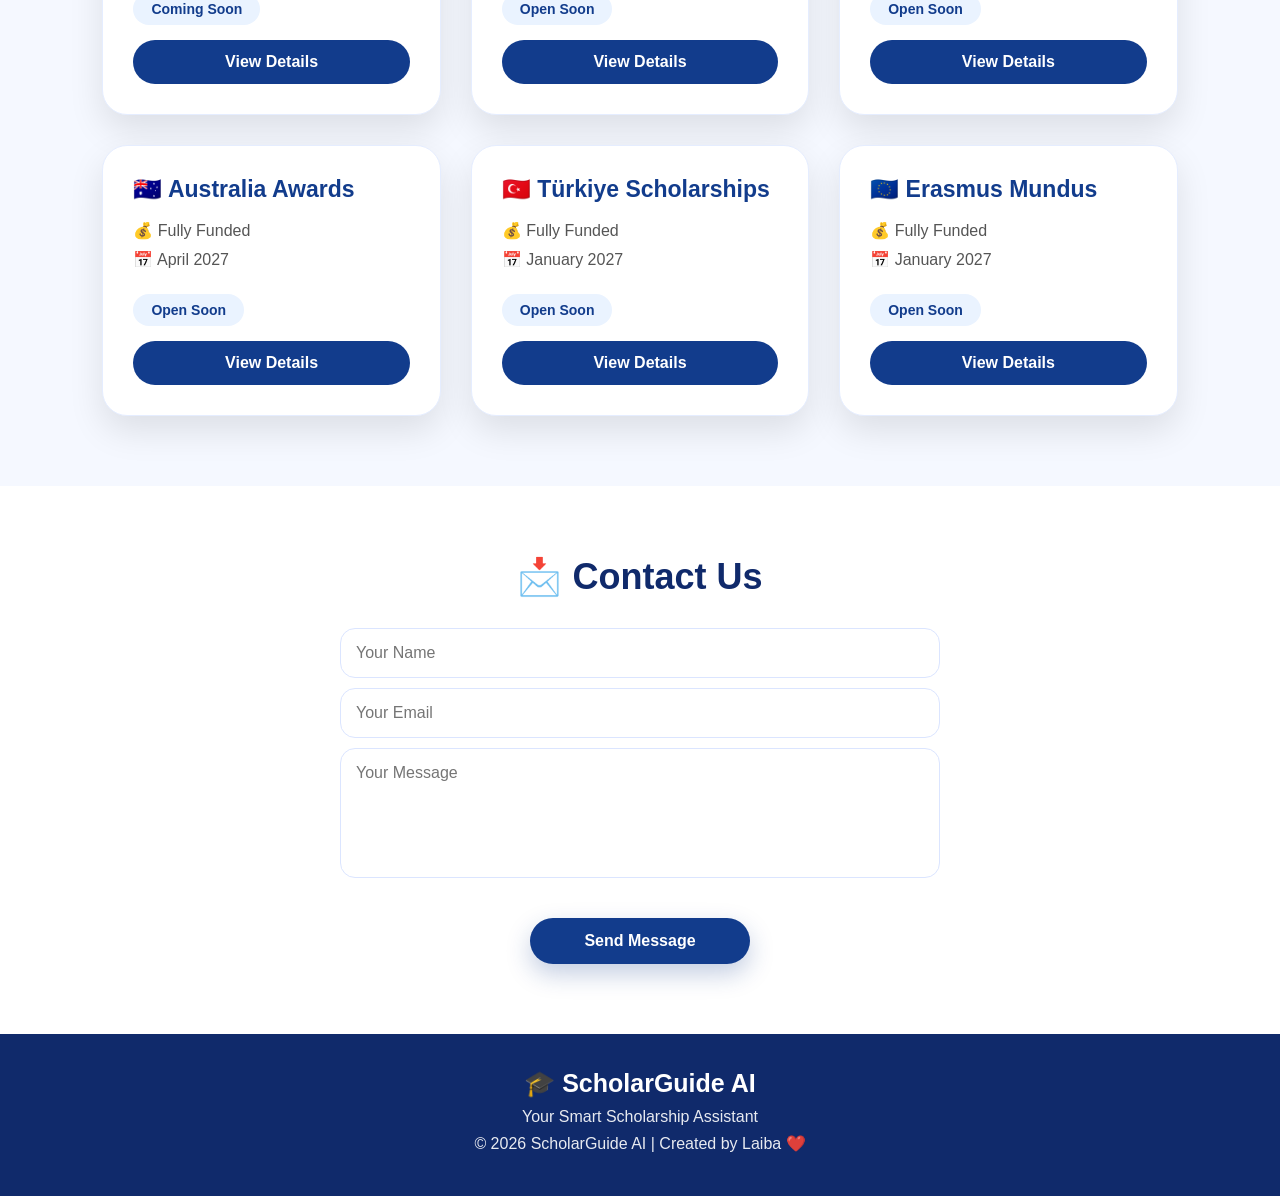
==== commit 4034d1f7: "Update index.html" ====
--- a/index.html
+++ b/index.html
@@ -32,16 +32,16 @@
 <section class="hero">
 
 <div class="hero-content">
-  <div class="hero-image">
-
-<img src="https://images.unsplash.com/photo-1523240795612-9a054b0db644?w=700"
-alt="Students studying">
-
-  </div>
-
-<span class="hero-badge">🚀 AI Powered Scholarship Platform</span>
-
-<h1>Find Your Dream Scholarship</h1>
+
+<div class="hero-text">
+
+<span class="hero-badge">
+🚀 AI Powered Scholarship Platform
+</span>
+
+<h1>
+Find Your Dream Scholarship
+</h1>
 
 <p>
 Discover fully funded scholarships from top countries with one smart AI platform.
@@ -50,14 +50,50 @@
 <div class="hero-buttons">
 
 <a href="#finder">
-<button class="primary-btn">Explore Scholarships</button>
+<button class="primary-btn">
+Explore Scholarships
+</button>
 </a>
 
 <a href="#eligibility">
-<button class="secondary-btn">Check Eligibility</button>
-</a>
-
-</div/>
+<button class="secondary-btn">
+Check Eligibility
+</button>
+</a>
+
+</div>
+
+<div class="hero-stats">
+
+<div class="stat">
+<h3>1000+</h3>
+<p>Scholarships</p>
+</div>
+
+<div class="stat">
+<h3>50+</h3>
+<p>Countries</p>
+</div>
+
+<div class="stat">
+<h3>24/7</h3>
+<p>AI Support</p>
+</div>
+
+</div>
+
+</div>
+
+<div class="hero-image">
+
+<img src="https://images.unsplash.com/photo-1523240795612-9a054b0db644?w=700"
+alt="Students studying">
+
+</div>
+
+</div>
+
+</section>
   
 
 
--- a/style.css
+++ b/style.css
@@ -217,6 +217,28 @@
     position:relative;
     z-index:2;
 }
+    .hero-content{
+    display:flex;
+    justify-content:space-between;
+    align-items:center;
+    gap:50px;
+}
+
+.hero-text{
+    flex:1;
+}
+
+.hero-image{
+    flex:1;
+    text-align:center;
+}
+
+.hero-image img{
+    width:100%;
+    max-width:450px;
+    border-radius:25px;
+    box-shadow:0 20px 50px rgba(0,0,0,0.15);
+}
 }
 /* ===== Luxury Design Part 2 ===== */
 /* Finder + Eligibility */
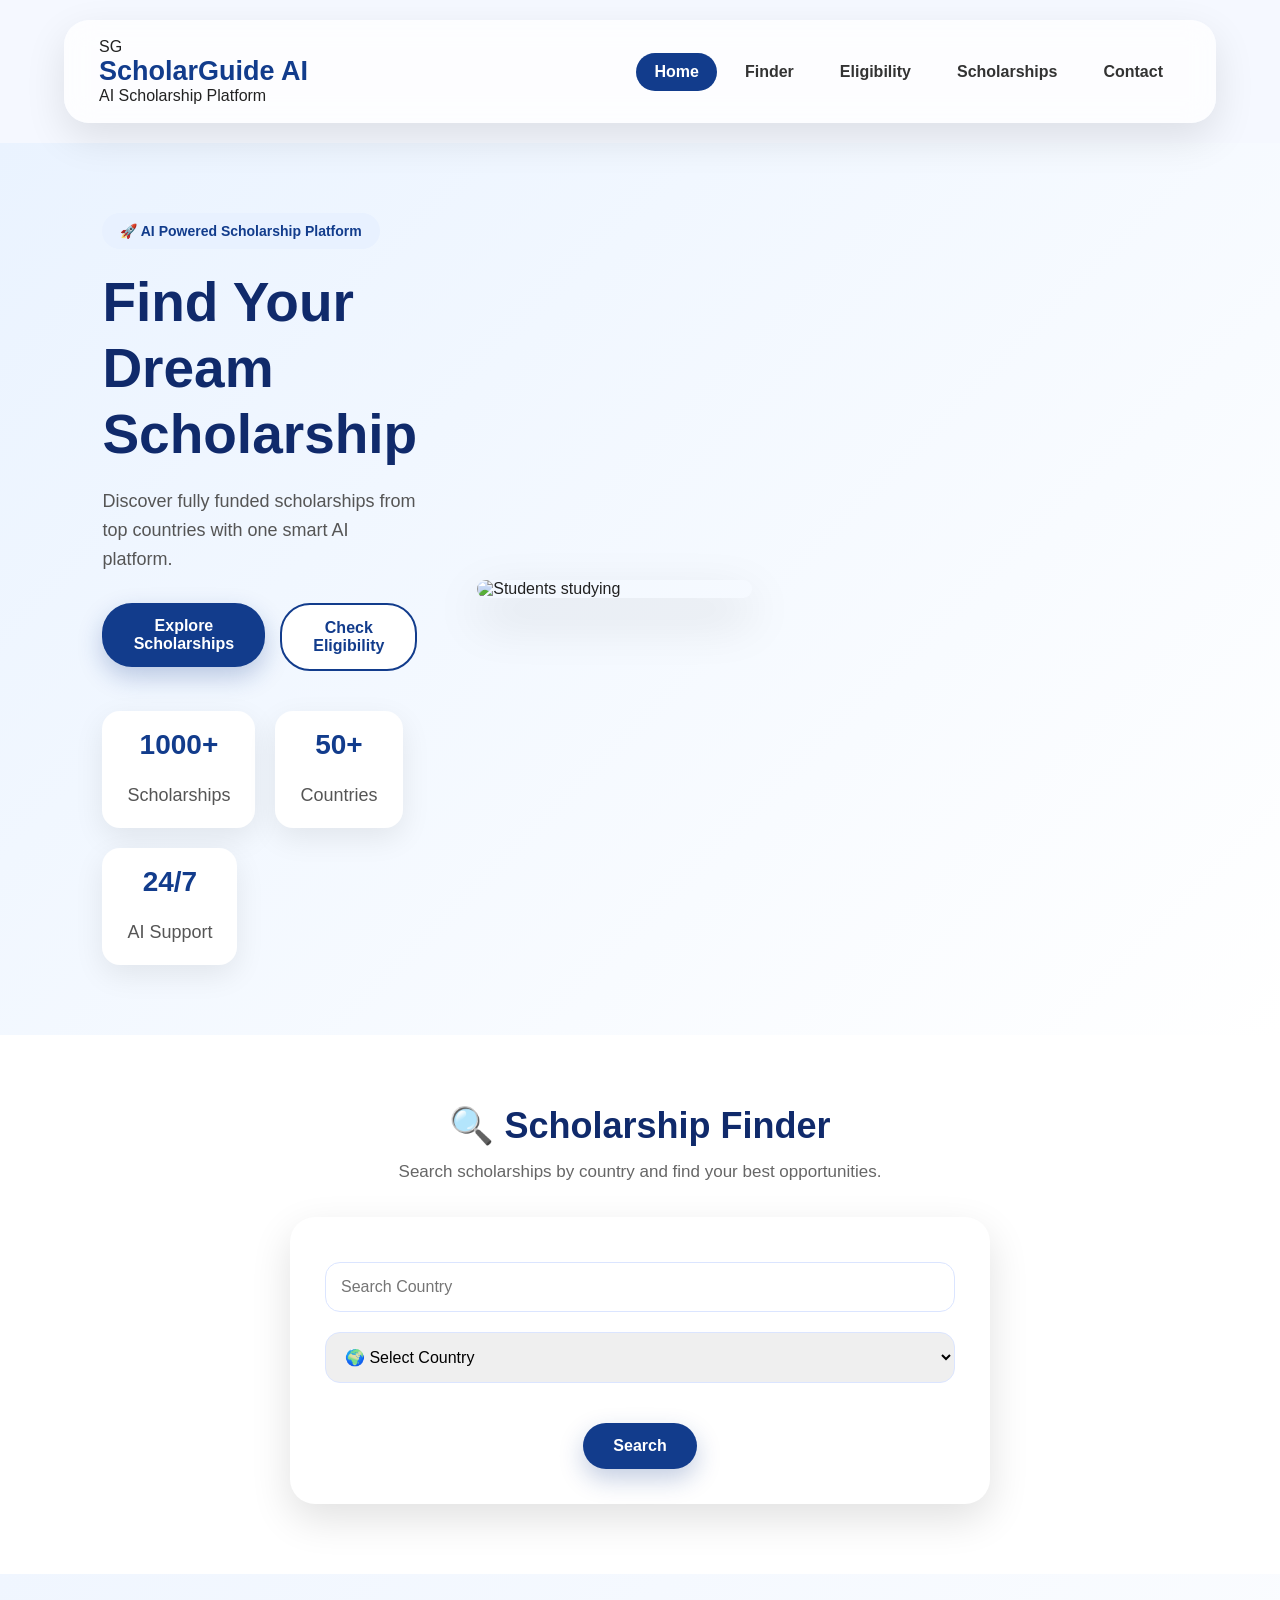
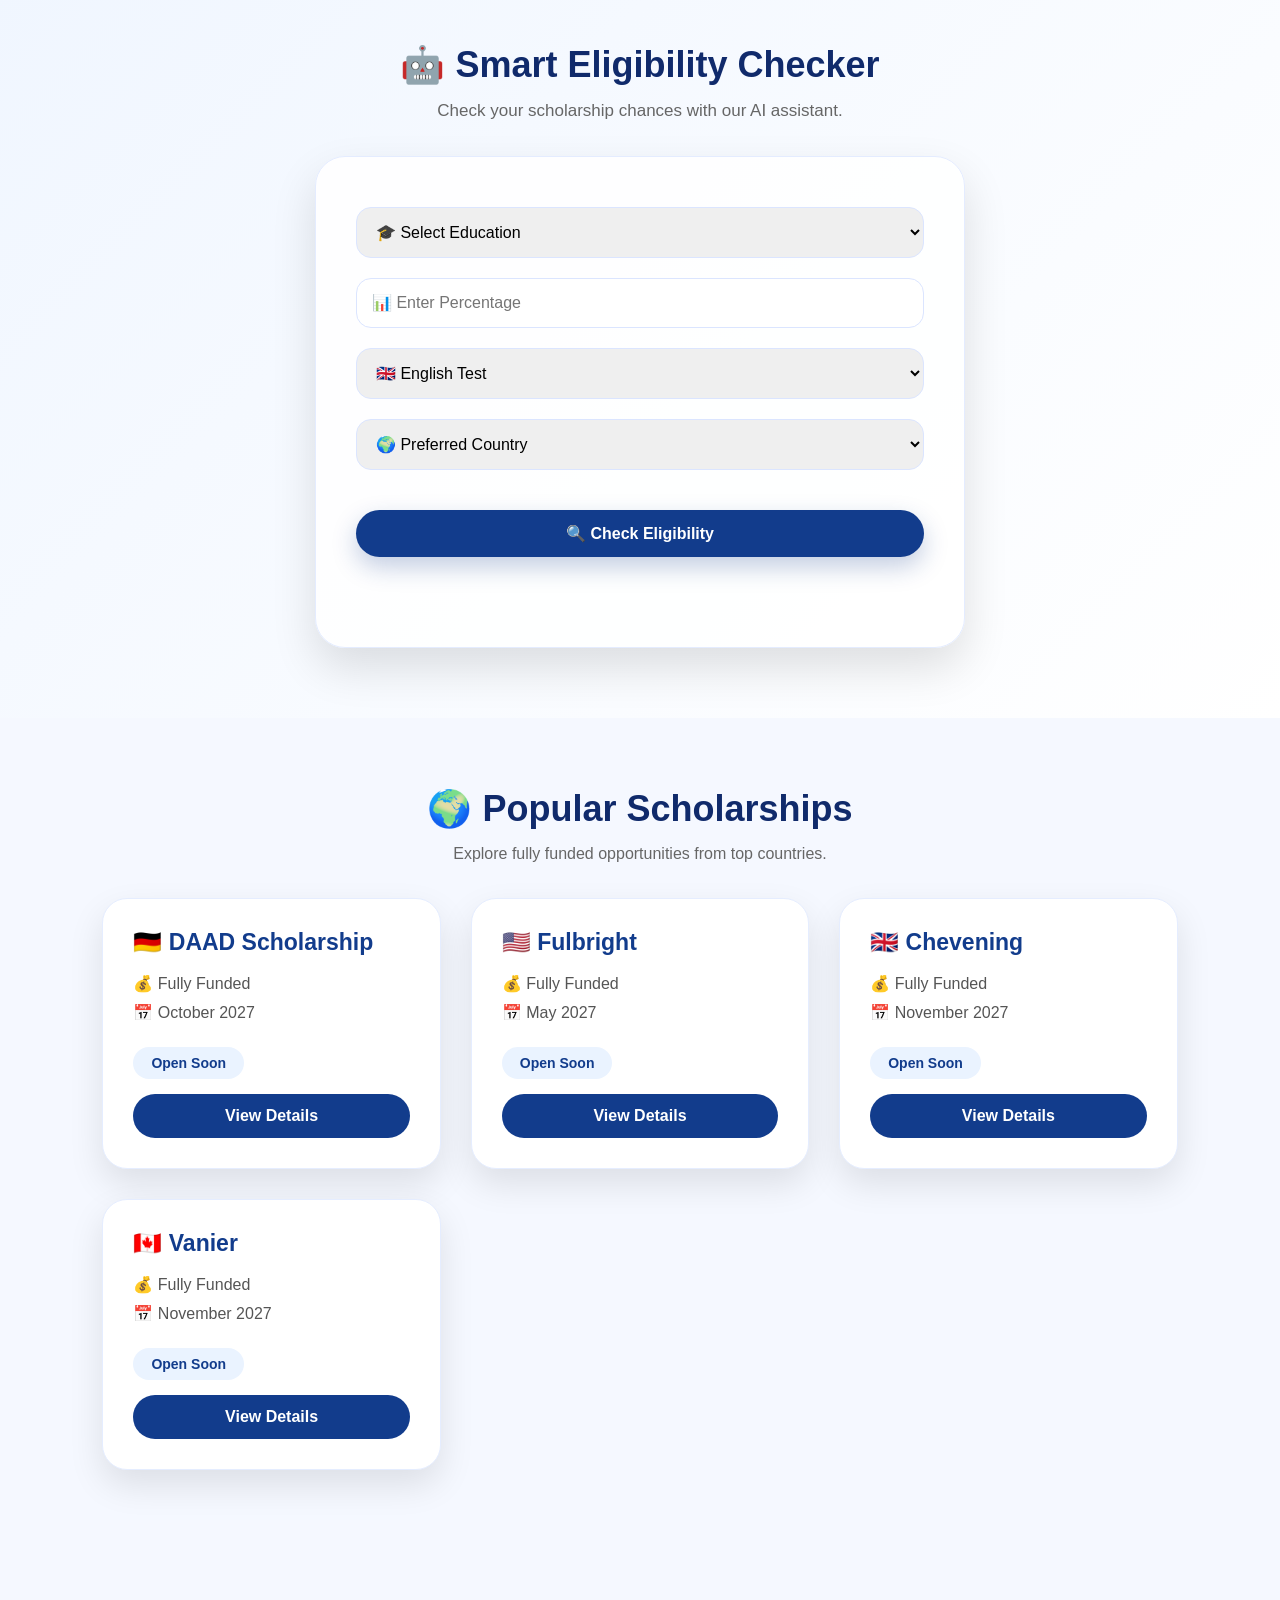
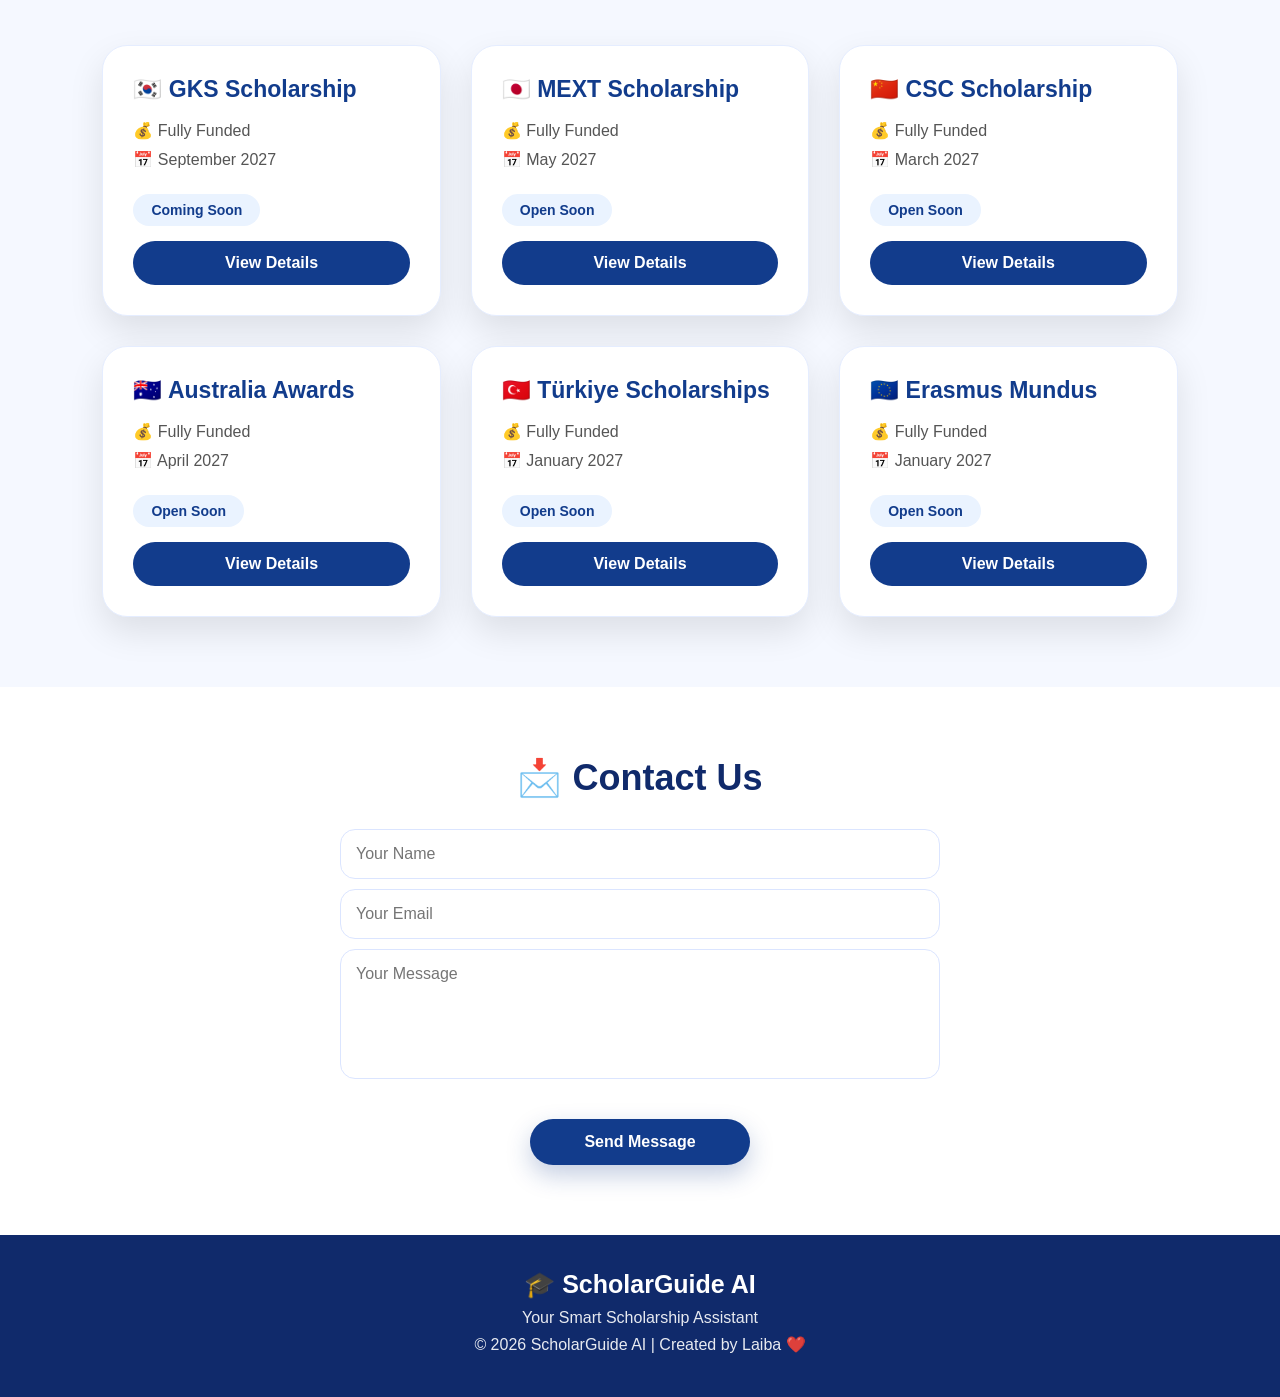
==== commit 5ee01766: "Update index.html" ====
--- a/index.html
+++ b/index.html
@@ -17,7 +17,14 @@
 <header>
 
 <div class="logo">
-<h2>🎓 ScholarGuide AI</h2>
+
+<div class="logo-icon">SG</div>
+
+<div class="logo-text">
+<h2>ScholarGuide AI</h2>
+<p>AI Scholarship Platform</p>
+</div>
+
 </div>
 
 <nav>
--- a/style.css
+++ b/style.css
@@ -1,4 +1,89 @@
-/* ===== ScholarGuide AI Luxury Design Part 1 ===== */
+/* ===== Luxury Design Part 5 ===== */
+/* Premium Hero Layout */
+
+.hero-content{
+    display:flex;
+    justify-content:space-between;
+    align-items:center;
+    gap:60px;
+}
+
+.hero-text{
+    flex:1;
+}
+
+.hero-image{
+    flex:1;
+    display:flex;
+    justify-content:center;
+}
+
+.hero-image img{
+    width:100%;
+    max-width:480px;
+    border-radius:30px;
+    box-shadow:0 20px 50px rgba(0,0,0,0.15);
+    transition:0.4s;
+}
+
+.hero-image img:hover{
+    transform:scale(1.04);
+}
+
+.hero-badge{
+    display:inline-block;
+    background:#e8f1ff;
+    color:#123c8c;
+    padding:10px 18px;
+    border-radius:30px;
+    font-size:14px;
+    font-weight:600;
+    margin-bottom:20px;
+}
+
+.hero-stats{
+    display:flex;
+    gap:20px;
+    margin-top:40px;
+    flex-wrap:wrap;
+}
+
+.stat{
+    background:#fff;
+    padding:18px 25px;
+    border-radius:18px;
+    box-shadow:0 10px 30px rgba(0,0,0,0.08);
+    text-align:center;
+    min-width:120px;
+}
+
+.stat h3{
+    color:#123c8c;
+    font-size:28px;
+    margin-bottom:5px;
+}
+
+.stat p{
+    color:#666;
+    font-size:14px;
+}
+
+@media(max-width:768px){
+
+.hero-content{
+    flex-direction:column-reverse;
+    text-align:center;
+}
+
+.hero-image img{
+    max-width:320px;
+}
+
+.hero-stats{
+    justify-content:center;
+}
+
+}/* ===== ScholarGuide AI Luxury Design Part 1 ===== */
 
 *{
     margin:0;
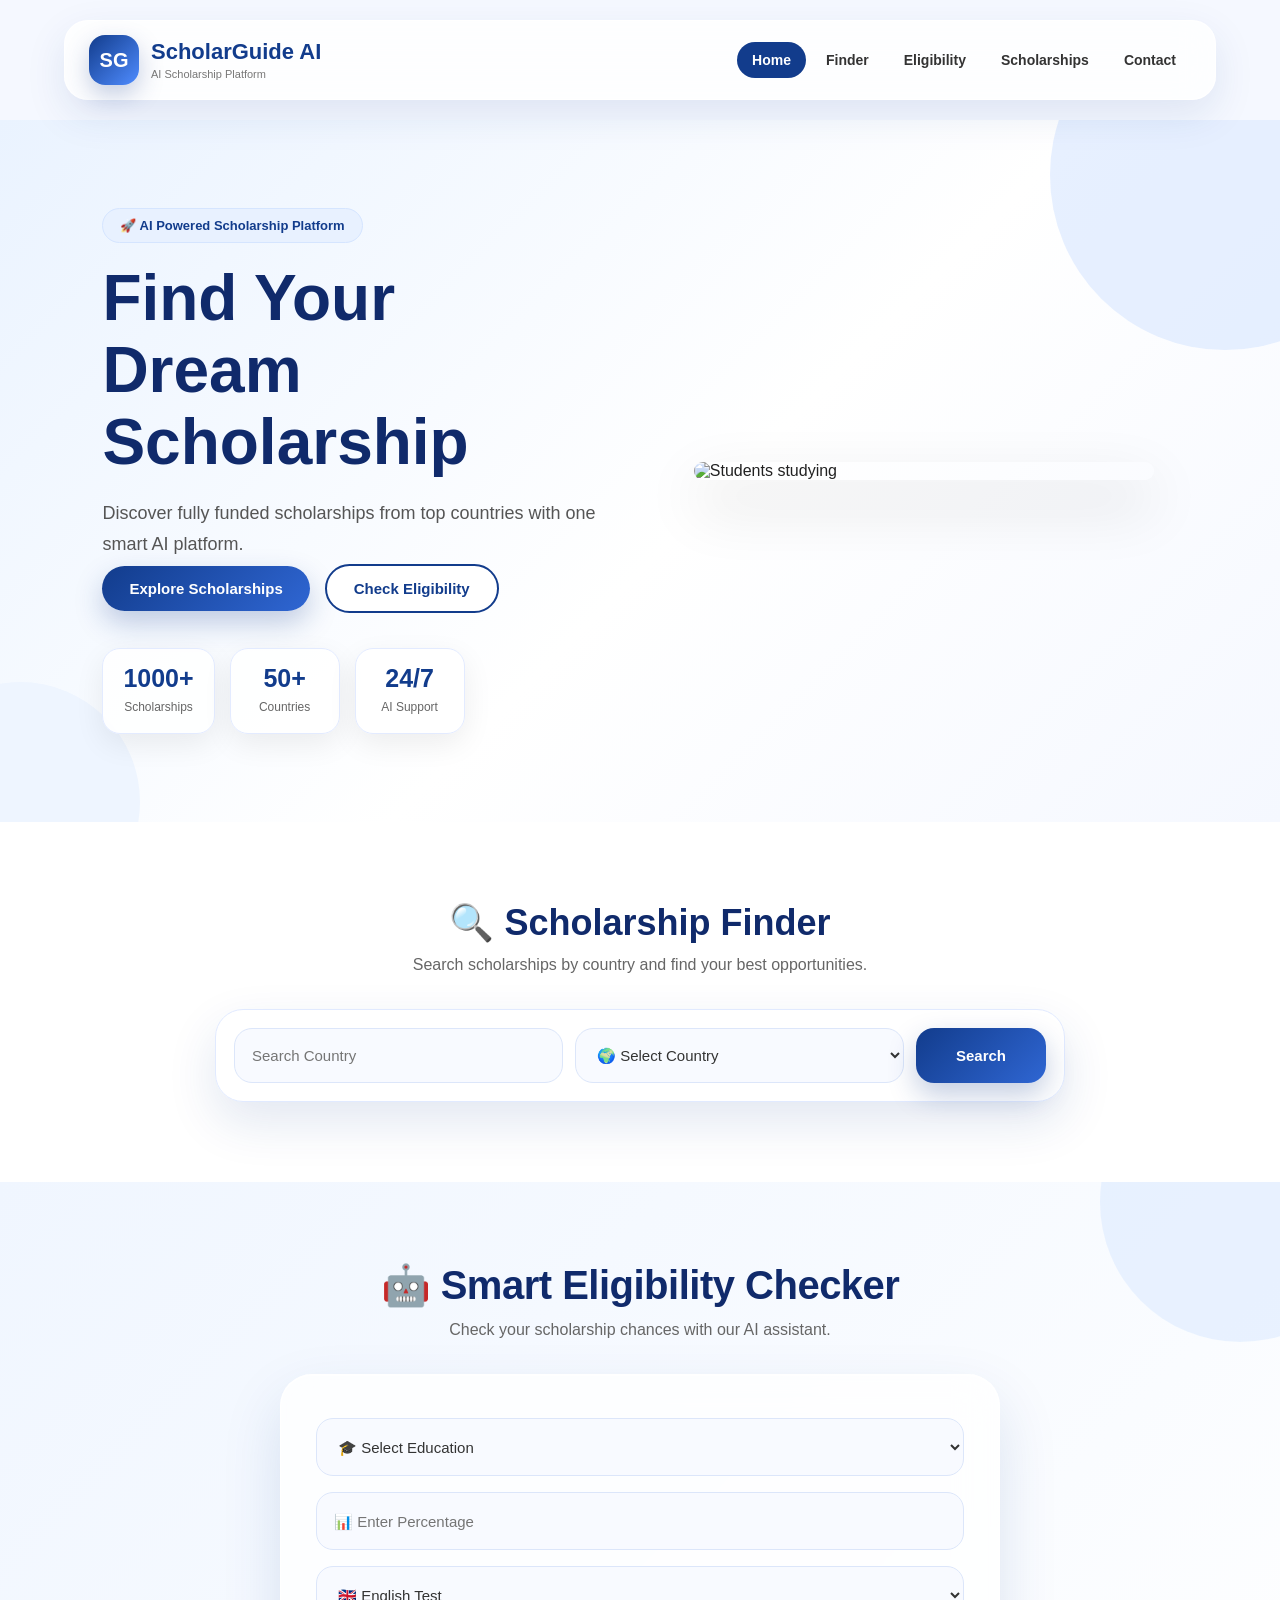
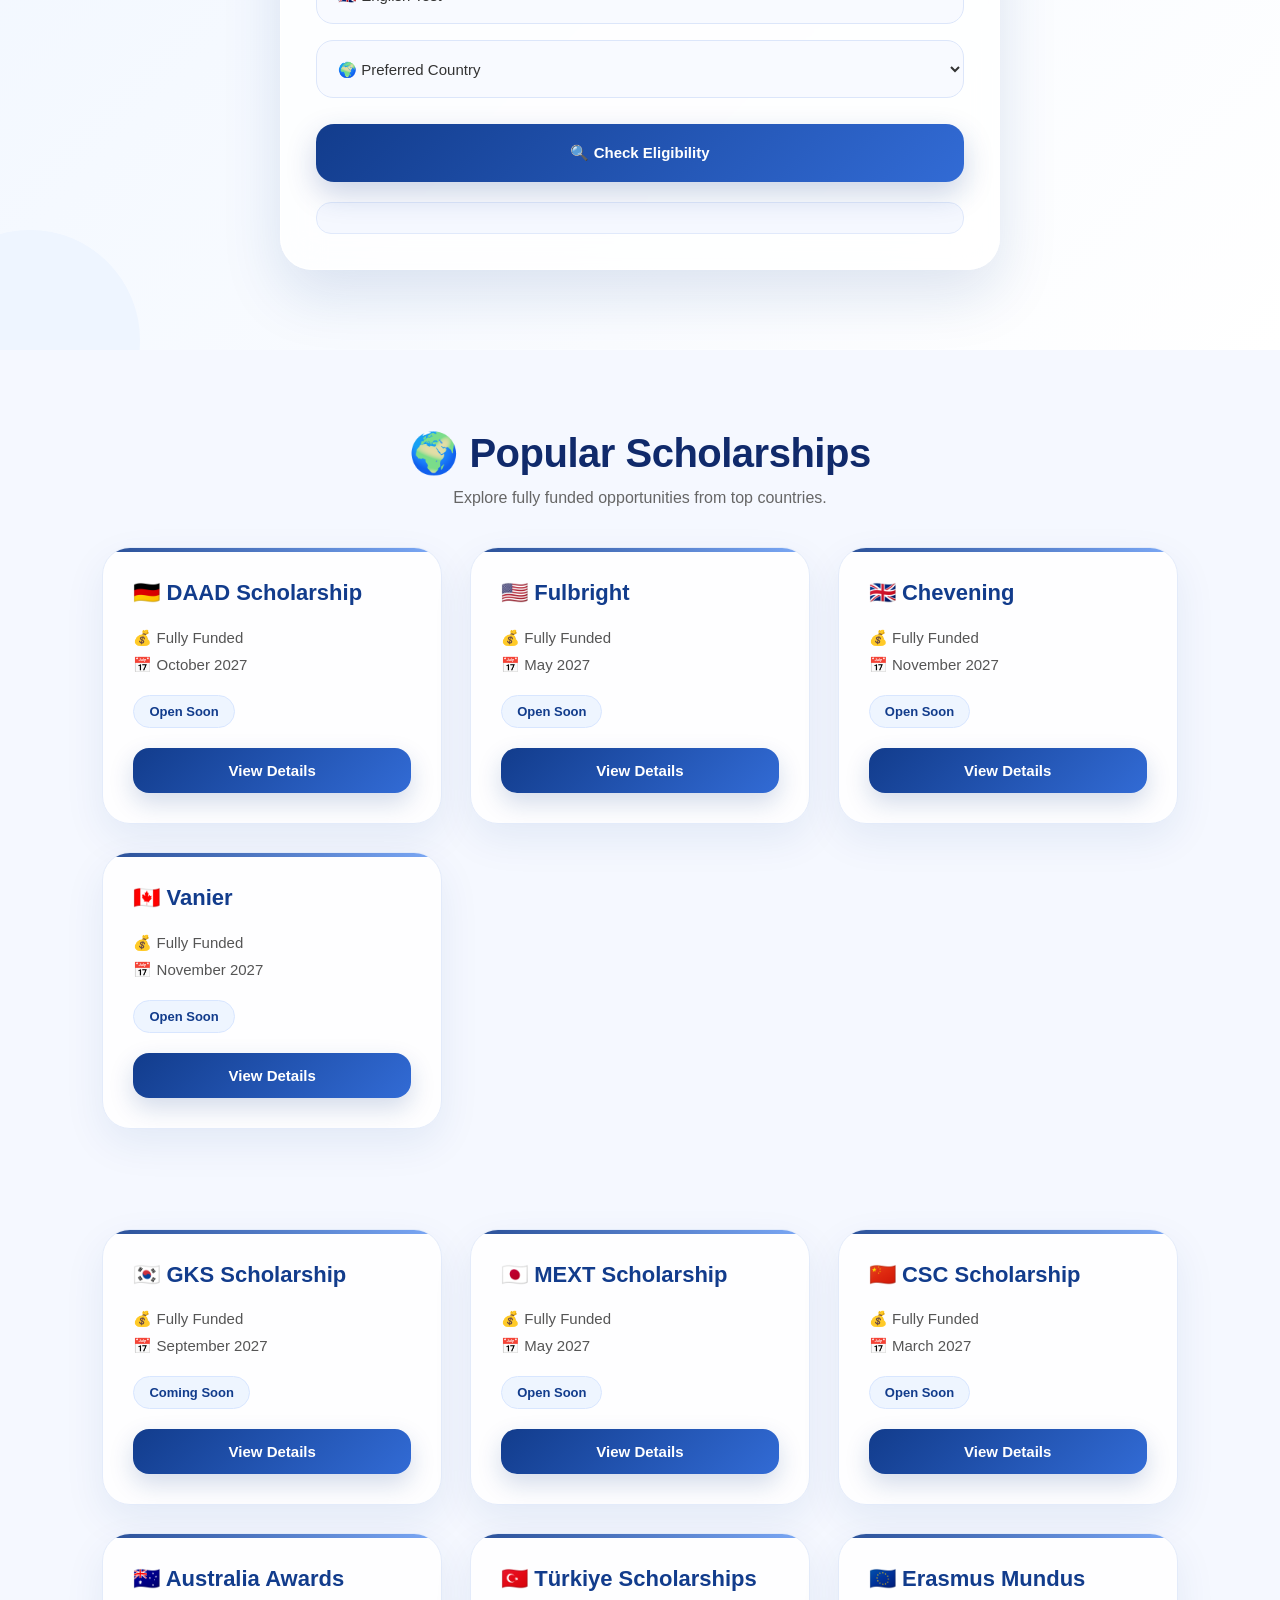
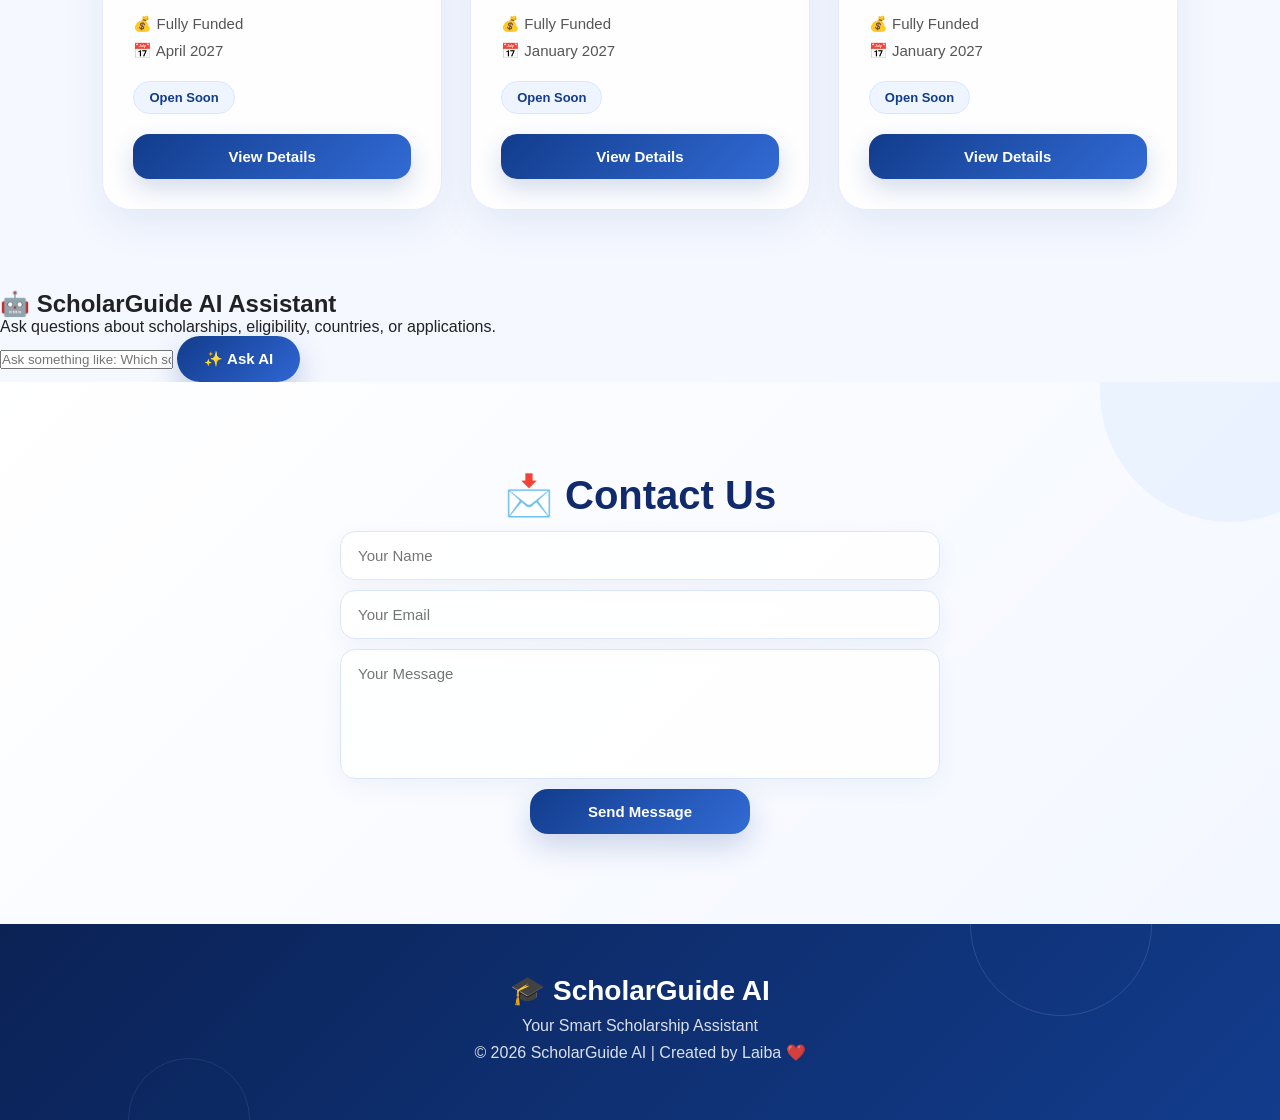
==== commit 2433520f: "Update index.html" ====
--- a/index.html
+++ b/index.html
@@ -508,7 +508,33 @@
 
 </section>
 
-
+<!-- AI Assistant -->
+
+<section id="ai-assistant" class="ai-assistant">
+
+<h2>🤖 ScholarGuide AI Assistant</h2>
+
+<p>
+Ask questions about scholarships, eligibility, countries, or applications.
+</p>
+
+<div class="ai-box">
+
+<input
+type="text"
+id="aiQuestion"
+placeholder="Ask something like: Which scholarship is best for me?"
+>
+
+<button class="primary-btn" onclick="askAI()">
+✨ Ask AI
+</button>
+
+<div id="aiAnswer"></div>
+
+</div>
+
+</section>
 
 <!-- Contact -->
 
--- a/style.css
+++ b/style.css
@@ -1,759 +1,1607 @@
-/* ===== Luxury Design Part 5 ===== */
-/* Premium Hero Layout */
-
-.hero-content{
-    display:flex;
-    justify-content:space-between;
-    align-items:center;
-    gap:60px;
-}
-
-.hero-text{
-    flex:1;
-}
-
-.hero-image{
-    flex:1;
-    display:flex;
-    justify-content:center;
-}
-
-.hero-image img{
-    width:100%;
-    max-width:480px;
-    border-radius:30px;
-    box-shadow:0 20px 50px rgba(0,0,0,0.15);
-    transition:0.4s;
-}
-
-.hero-image img:hover{
-    transform:scale(1.04);
-}
-
-.hero-badge{
-    display:inline-block;
-    background:#e8f1ff;
-    color:#123c8c;
-    padding:10px 18px;
-    border-radius:30px;
-    font-size:14px;
-    font-weight:600;
-    margin-bottom:20px;
-}
-
-.hero-stats{
-    display:flex;
-    gap:20px;
-    margin-top:40px;
-    flex-wrap:wrap;
-}
-
-.stat{
-    background:#fff;
-    padding:18px 25px;
-    border-radius:18px;
-    box-shadow:0 10px 30px rgba(0,0,0,0.08);
-    text-align:center;
-    min-width:120px;
-}
-
-.stat h3{
-    color:#123c8c;
-    font-size:28px;
-    margin-bottom:5px;
-}
-
-.stat p{
-    color:#666;
-    font-size:14px;
-}
-
-@media(max-width:768px){
-
-.hero-content{
-    flex-direction:column-reverse;
-    text-align:center;
-}
-
-.hero-image img{
-    max-width:320px;
-}
-
-.hero-stats{
-    justify-content:center;
-}
-
-}/* ===== ScholarGuide AI Luxury Design Part 1 ===== */
+/* =====================================================
+   ScholarGuide AI — Premium Luxury Design
+   Complete style.css
+   ===================================================== */
 
 *{
     margin:0;
     padding:0;
     box-sizing:border-box;
-    font-family:'Poppins', Arial, sans-serif;
-}
-
+    font-family:"Poppins", Arial, sans-serif;
+}
+
+html{
+    scroll-behavior:smooth;
+}
 
 body{
     background:#f5f8ff;
     color:#222;
-}
-
-
-/* ===== Premium Luxury Navbar ===== */
+    overflow-x:hidden;
+}
+
+a{
+    text-decoration:none;
+}
+
+
+/* =====================================================
+   NAVBAR
+   ===================================================== */
 
 header{
-
     width:90%;
+    max-width:1250px;
     margin:20px auto;
-
-    padding:18px 35px;
+    padding:14px 24px;
 
     display:flex;
     justify-content:space-between;
     align-items:center;
-
-    background:rgba(255,255,255,0.75);
-
-    backdrop-filter:blur(15px);
-
-    border-radius:25px;
-
-    box-shadow:0 15px 40px rgba(0,0,0,0.10);
+    gap:25px;
+
+    background:rgba(255,255,255,.82);
+    backdrop-filter:blur(18px);
+    -webkit-backdrop-filter:blur(18px);
+
+    border:1px solid rgba(255,255,255,.8);
+    border-radius:24px;
+
+    box-shadow:0 15px 40px rgba(18,60,140,.10);
 
     position:sticky;
-    top:20px;
-
-    z-index:100;
-}
-
-
-
-.logo h2{
-
-    color:#123c8c;
-
-    font-size:27px;
-
-    font-weight:700;
-
-}
-
-
-
-nav{
-
-    display:flex;
-
-    gap:10px;
-
-}
-
-
-
-nav a{
-
-    text-decoration:none;
-
-    color:#333;
-
-    font-weight:600;
-
-    padding:10px 18px;
-
-    border-radius:25px;
-
-    transition:0.3s;
-
-}
-
-
-
-nav a:hover{
-
-    background:#123c8c;
-
-    color:white;
-
-}
-
-
-
-/* Active feel */
-
-nav a:first-child{
-
-    background:#123c8c;
-
-    color:white;
-
-}
-
-
-
-
-/* Hero Section */
-
-.hero{
-    min-height:80vh;
+    top:15px;
+    z-index:1000;
+}
+
+
+/* Logo */
+
+.logo{
     display:flex;
     align-items:center;
-    padding:70px 8%;
-    background:linear-gradient(135deg,#eaf3ff,#ffffff);
-}
-
+    gap:12px;
+    flex-shrink:0;
+}
+
+.logo-icon{
+    width:50px;
+    height:50px;
+
+    display:flex;
+    align-items:center;
+    justify-content:center;
+
+    border-radius:16px;
+
+    background:linear-gradient(135deg,#123c8c,#4f8cff);
+    color:white;
+
+    font-size:20px;
+    font-weight:800;
+
+    box-shadow:0 10px 25px rgba(18,60,140,.25);
+}
+
+.logo-text h2{
+    color:#123c8c;
+    font-size:22px;
+    line-height:1.1;
+    margin:0;
+}
+
+.logo-text p{
+    color:#777;
+    font-size:11px;
+    margin-top:4px;
+}
+
+
+/* Navigation */
+
+nav{
+    display:flex;
+    align-items:center;
+    gap:5px;
+}
+
+nav a{
+    color:#333;
+    font-size:14px;
+    font-weight:600;
+
+    padding:10px 15px;
+    border-radius:20px;
+
+    transition:.3s;
+}
+
+nav a:hover{
+    background:#eaf3ff;
+    color:#123c8c;
+}
+
+nav a:first-child{
+    background:#123c8c;
+    color:white;
+}
+
+nav a:first-child:hover{
+    background:#0d2d6b;
+    color:white;
+}
+
+
+/* =====================================================
+   HERO
+   ===================================================== */
+
+.hero{
+    min-height:78vh;
+
+    display:flex;
+    align-items:center;
+
+    padding:80px 8%;
+
+    position:relative;
+    overflow:hidden;
+
+    background:
+        linear-gradient(135deg,#eaf3ff 0%,#ffffff 55%,#f5f8ff 100%);
+}
+
+
+/* Decorative circles */
+
+.hero::before{
+    content:"";
+    position:absolute;
+
+    width:350px;
+    height:350px;
+
+    right:-120px;
+    top:-120px;
+
+    background:#dbe9ff;
+    border-radius:50%;
+
+    opacity:.65;
+}
+
+.hero::after{
+    content:"";
+    position:absolute;
+
+    width:240px;
+    height:240px;
+
+    left:-100px;
+    bottom:-100px;
+
+    background:#eef5ff;
+    border-radius:50%;
+}
+
+
+/* Hero content */
 
 .hero-content{
+    width:100%;
+    max-width:1250px;
+    margin:auto;
+
+    display:flex;
+    align-items:center;
+    justify-content:space-between;
+
+    gap:60px;
+
+    position:relative;
+    z-index:2;
+}
+
+.hero-text{
+    flex:1;
     max-width:650px;
 }
 
 
+/* Badge */
+
+.hero-badge{
+    display:inline-block;
+
+    padding:9px 17px;
+    margin-bottom:20px;
+
+    background:#e8f1ff;
+    color:#123c8c;
+
+    border:1px solid #d5e5ff;
+    border-radius:30px;
+
+    font-size:13px;
+    font-weight:700;
+}
+
+
+/* Heading */
+
 .hero-content h1{
-    font-size:55px;
     color:#102a6b;
-    line-height:1.2;
-}
-
+
+    font-size:clamp(42px,5vw,65px);
+    line-height:1.12;
+
+    margin-bottom:20px;
+}
 
 .hero-content p{
-    margin-top:20px;
+    color:#555;
+
     font-size:18px;
-    color:#555;
-    line-height:1.6;
-}
-
-
-/* Buttons */
+    line-height:1.7;
+
+    max-width:600px;
+}
+
+
+/* Hero image */
+
+.hero-image{
+    flex:1;
+
+    display:flex;
+    justify-content:center;
+    align-items:center;
+
+    position:relative;
+}
+
+.hero-image img{
+    width:100%;
+    max-width:460px;
+
+    border-radius:30px;
+
+    box-shadow:0 25px 60px rgba(0,0,0,.16);
+
+    transition:.4s;
+}
+
+.hero-image img:hover{
+    transform:translateY(-7px) scale(1.02);
+}
+
+
+/* Hero buttons */
 
 .hero-buttons{
     display:flex;
+    align-items:center;
     gap:15px;
-}
-
+
+    margin-top:5px;
+}
 
 .primary-btn,
 .secondary-btn{
-    margin-top:30px;
-    padding:14px 30px;
+    padding:14px 27px;
+
     border-radius:30px;
-    font-size:16px;
-    font-weight:600;
+
+    font-size:15px;
+    font-weight:700;
+
     cursor:pointer;
-}
-
+
+    transition:.3s;
+}
 
 .primary-btn{
-    background:#123c8c;
+    background:linear-gradient(135deg,#123c8c,#2f66d3);
+
     color:white;
     border:none;
-    box-shadow:0 10px 25px rgba(18,60,140,0.25);
-}
-
+
+    box-shadow:0 12px 28px rgba(18,60,140,.25);
+}
 
 .secondary-btn{
     background:white;
+
     color:#123c8c;
+
     border:2px solid #123c8c;
 }
-
 
 .primary-btn:hover,
 .secondary-btn:hover{
     transform:translateY(-3px);
-    .hero-badge{
-    display:inline-block;
-    background:#e8f1ff;
+}
+
+
+/* Hero stats */
+
+.hero-stats{
+    display:flex;
+    gap:15px;
+
+    margin-top:35px;
+    flex-wrap:wrap;
+}
+
+.stat{
+    min-width:110px;
+
+    padding:15px 20px;
+
+    background:rgba(255,255,255,.9);
+
+    border:1px solid #e3ebff;
+    border-radius:18px;
+
+    text-align:center;
+
+    box-shadow:0 10px 30px rgba(0,0,0,.07);
+}
+
+.stat h3{
     color:#123c8c;
-    padding:10px 18px;
+    font-size:25px;
+    margin-bottom:4px;
+}
+
+.stat p{
+    color:#666;
+    font-size:12px;
+}
+
+
+/* =====================================================
+   FINDER + ELIGIBILITY
+   ===================================================== */
+
+.finder,
+.eligibility{
+    padding:80px 8%;
+    text-align:center;
+}
+
+.finder{
+    background:white;
+}
+
+.eligibility{
+    background:linear-gradient(135deg,#f0f6ff,#ffffff);
+}
+
+.finder h2,
+.eligibility h2,
+.popular h2{
+    color:#102a6b;
+    font-size:36px;
+    margin-bottom:12px;
+}
+
+.finder > p,
+.eligibility > p,
+.popular > p{
+    color:#666;
+    font-size:16px;
+    margin-bottom:35px;
+}
+
+
+/* Finder box */
+
+.finder-box{
+    width:100%;
+    max-width:720px;
+
+    margin:auto;
+    padding:35px;
+
+    background:white;
+
+    border:1px solid #e2eaff;
+    border-radius:28px;
+
+    box-shadow:0 20px 45px rgba(0,0,0,.10);
+}
+
+.finder-box input,
+.finder-box select,
+.eligibility-box input,
+.eligibility-box select{
+    width:100%;
+
+    padding:15px 17px;
+    margin:8px 0;
+
+    background:#fff;
+
+    border:1px solid #dbe5ff;
+    border-radius:15px;
+
+    color:#333;
+    font-size:15px;
+
+    outline:none;
+
+    transition:.3s;
+}
+
+.finder-box input:focus,
+.finder-box select:focus,
+.eligibility-box input:focus,
+.eligibility-box select:focus{
+    border-color:#4f8cff;
+
+    box-shadow:0 0 0 4px rgba(79,140,255,.10);
+}
+
+
+/* Finder button */
+
+.finder-box .primary-btn{
+    width:100%;
+}
+
+
+/* Eligibility box */
+
+.eligibility-box{
+    width:100%;
+    max-width:650px;
+
+    margin:auto;
+    padding:40px;
+
+    background:rgba(255,255,255,.9);
+
+    border:1px solid #e1eaff;
     border-radius:30px;
-    font-size:14px;
+
+    box-shadow:0 25px 55px rgba(0,0,0,.10);
+}
+
+.eligibility-box .primary-btn{
+    width:100%;
+}
+
+#result{
+    min-height:10px;
+
+    margin-top:20px;
+    padding:15px;
+
+    border-radius:15px;
+
     font-weight:600;
-    margin-bottom:20px;
-}
-
-.hero{
+}
+/* ===== Premium Scholarship Finder Upgrade ===== */
+
+.finder{
     position:relative;
     overflow:hidden;
 }
 
-.hero::before{
+.finder-box{
+    max-width:850px;
+    display:flex;
+    align-items:center;
+    gap:12px;
+    padding:18px;
+    background:rgba(255,255,255,0.85);
+    border:1px solid #e1eaff;
+    border-radius:28px;
+    box-shadow:0 20px 50px rgba(18,60,140,0.12);
+}
+
+.finder-box input,
+.finder-box select{
+    margin:0;
+    height:55px;
+    background:#f8faff;
+    border:1px solid #dce6fa;
+    border-radius:18px;
+}
+
+.finder-box input{
+    flex:1;
+}
+
+.finder-box select{
+    flex:1;
+}
+
+.finder-box .primary-btn{
+    width:auto;
+    min-width:130px;
+    margin:0;
+    height:55px;
+    border-radius:18px;
+}
+
+.finder-box input:focus,
+.finder-box select:focus{
+    border-color:#123c8c;
+    box-shadow:0 0 0 4px rgba(18,60,140,0.08);
+}
+
+
+/* Mobile */
+
+@media(max-width:768px){
+
+    .finder-box{
+        flex-direction:column;
+        padding:20px;
+    }
+
+    .finder-box input,
+    .finder-box select,
+    .finder-box .primary-btn{
+        width:100%;
+    }
+
+}
+
+/* =====================================================
+   SCHOLARSHIP SECTIONS
+   ===================================================== */
+
+.popular,
+.more-scholarships{
+    padding:80px 8%;
+
+    background:#f5f8ff;
+
+    text-align:center;
+}
+
+
+/* Grid */
+
+.grid{
+    width:100%;
+    max-width:1250px;
+
+    margin:40px auto 0;
+
+    display:grid;
+
+    grid-template-columns:
+        repeat(auto-fit,minmax(270px,1fr));
+
+    gap:28px;
+}
+
+
+/* Scholarship card */
+
+.card{
+    position:relative;
+
+    padding:30px;
+
+    background:rgba(255,255,255,.9);
+
+    border:1px solid #e2eaff;
+    border-radius:27px;
+
+    text-align:left;
+
+    box-shadow:0 15px 40px rgba(0,0,0,.08);
+
+    overflow:hidden;
+
+    transition:.4s;
+}
+
+.card::before{
+    content:"";
+
+    position:absolute;
+
+    left:0;
+    top:0;
+
+    width:100%;
+    height:5px;
+
+    background:linear-gradient(90deg,#123c8c,#4f8cff);
+}
+
+.card:hover{
+    transform:translateY(-10px);
+
+    box-shadow:0 25px 55px rgba(18,60,140,.17);
+}
+
+.card h3{
+    color:#123c8c;
+
+    font-size:22px;
+
+    margin-bottom:18px;
+}
+
+.card p{
+    color:#555;
+
+    margin:9px 0;
+
+    font-size:15px;
+}
+
+
+/* Status */
+
+.open,
+.soon{
+    display:inline-block;
+
+    margin:15px 0;
+
+    padding:8px 16px;
+
+    background:#eaf3ff;
+
+    color:#123c8c;
+
+    border-radius:20px;
+
+    font-size:13px;
+    font-weight:700;
+}
+
+
+/* Card button */
+
+.card button{
+    width:100%;
+
+    padding:13px;
+
+    border:none;
+    border-radius:25px;
+
+    background:linear-gradient(135deg,#123c8c,#2f66d3);
+
+    color:white;
+
+    font-size:15px;
+    font-weight:700;
+
+    cursor:pointer;
+
+    transition:.3s;
+}
+
+.card button:hover{
+    transform:translateY(-2px);
+
+    box-shadow:0 10px 25px rgba(18,60,140,.22);
+}
+
+
+/* =====================================================
+   CONTACT
+   ===================================================== */
+
+.contact{
+    padding:80px 8%;
+
+    background:white;
+
+    text-align:center;
+}
+
+.contact h2{
+    color:#102a6b;
+
+    font-size:36px;
+
+    margin-bottom:30px;
+}
+
+.contact input,
+.contact textarea{
+    display:block;
+
+    width:100%;
+    max-width:600px;
+
+    margin:10px auto;
+
+    padding:15px 17px;
+
+    border:1px solid #dbe5ff;
+    border-radius:15px;
+
+    font-size:15px;
+
+    outline:none;
+}
+
+.contact input:focus,
+.contact textarea:focus{
+    border-color:#4f8cff;
+
+    box-shadow:0 0 0 4px rgba(79,140,255,.10);
+}
+
+.contact textarea{
+    height:130px;
+
+    resize:none;
+}
+
+.contact .primary-btn{
+    width:220px;
+}
+
+
+/* =====================================================
+   FOOTER
+   ===================================================== */
+
+footer{
+    padding:40px 20px;
+
+    background:#102a6b;
+
+    color:white;
+
+    text-align:center;
+}
+
+footer h3{
+    font-size:25px;
+
+    margin-bottom:10px;
+}
+
+footer p{
+    margin:8px;
+
+    color:rgba(255,255,255,.85);
+}
+
+
+/* =====================================================
+   MOBILE
+   ===================================================== */
+
+@media(max-width:768px){
+   /* ===== Luxury Design Part 7 ===== */
+/* Premium Scholarship Cards */
+
+.popular,
+.more-scholarships{
+    position:relative;
+    overflow:hidden;
+}
+
+.popular h2{
+    font-size:40px;
+    letter-spacing:-.5px;
+}
+
+.popular > p{
+    max-width:650px;
+    margin-left:auto;
+    margin-right:auto;
+}
+
+
+/* Card upgrade */
+
+.card{
+    position:relative;
+    overflow:hidden;
+
+    padding:30px;
+
+    border:1px solid #e3ebfa;
+    border-radius:28px;
+
+    background:rgba(255,255,255,.92);
+
+    box-shadow:
+        0 15px 40px rgba(18,60,140,.08);
+
+    transition:
+        transform .35s ease,
+        box-shadow .35s ease,
+        border-color .35s ease;
+}
+
+
+/* Top shine */
+
+.card::before{
     content:"";
     position:absolute;
-    width:300px;
-    height:300px;
+
+    top:0;
+    left:0;
+
+    width:100%;
+    height:4px;
+
+    background:linear-gradient(
+        90deg,
+        #123c8c,
+        #6d9ff5
+    );
+
+    opacity:.9;
+}
+
+
+/* Hover */
+
+.card:hover{
+    transform:translateY(-8px);
+
+    border-color:#cbdafa;
+
+    box-shadow:
+        0 25px 55px rgba(18,60,140,.16);
+}
+
+
+/* Scholarship title */
+
+.card h3{
+    font-size:22px;
+    line-height:1.4;
+    margin-bottom:20px;
+}
+
+
+/* Information */
+
+.card p{
+    display:flex;
+    align-items:center;
+    gap:5px;
+
+    font-size:15px;
+}
+
+
+/* Funding / deadline badge */
+
+.card .open,
+.card .soon{
+    margin:12px 0 20px;
+
+    background:#eef5ff;
+    border:1px solid #d8e6ff;
+
+    color:#123c8c;
+
+    padding:8px 15px;
+    border-radius:50px;
+
+    font-size:13px;
+}
+
+
+/* View Details */
+
+.card button{
+    position:relative;
+
+    background:linear-gradient(
+        135deg,
+        #123c8c,
+        #326bd5
+    );
+
+    border-radius:16px;
+
+    padding:14px;
+
+    box-shadow:
+        0 10px 25px rgba(18,60,140,.18);
+
+    transition:.3s;
+}
+
+.card button:hover{
+    transform:translateY(-2px);
+
+    box-shadow:
+        0 15px 30px rgba(18,60,140,.25);
+}
+
+
+/* Mobile */
+
+@media(max-width:768px){
+
+    .popular h2{
+        font-size:30px;
+    }
+
+    .card{
+        padding:25px;
+        border-radius:24px;
+    }
+
+}
+
+    header{
+        width:94%;
+
+        padding:14px 16px;
+
+        flex-direction:column;
+
+        gap:14px;
+    }
+
+    .logo{
+        justify-content:center;
+    }
+
+    .logo-text h2{
+        font-size:20px;
+    }
+
+    nav{
+        width:100%;
+
+        justify-content:center;
+
+        flex-wrap:wrap;
+
+        gap:3px;
+    }
+
+    nav a{
+        padding:8px 10px;
+
+        font-size:12px;
+    }
+
+
+    /* Hero */
+
+    .hero{
+        min-height:auto;
+
+        padding:60px 5%;
+    }
+
+    .hero-content{
+        flex-direction:column;
+
+        text-align:center;
+
+        gap:35px;
+    }
+
+    .hero-text{
+        max-width:100%;
+    }
+
+    .hero-content h1{
+        font-size:40px;
+    }
+
+    .hero-content p{
+        font-size:16px;
+    }
+
+    .hero-buttons{
+        flex-direction:column;
+
+        align-items:center;
+
+        width:100%;
+    }
+
+    .hero-buttons a{
+        width:100%;
+    }
+
+    .hero-buttons button{
+        width:100%;
+        max-width:280px;
+    }
+
+    .hero-image{
+        width:100%;
+    }
+
+    .hero-image img{
+        max-width:330px;
+
+        border-radius:23px;
+    }
+
+    .hero-stats{
+        justify-content:center;
+
+        gap:10px;
+    }
+
+    .stat{
+        min-width:90px;
+
+        padding:12px 10px;
+    }
+
+    .stat h3{
+        font-size:21px;
+    }
+
+
+    /* Sections */
+
+    .finder,
+    .eligibility,
+    .popular,
+    .more-scholarships,
+    .contact{
+        padding:60px 5%;
+    }
+
+    .finder h2,
+    .eligibility h2,
+    .popular h2,
+    .contact h2{
+        font-size:30px;
+    }
+
+
+    /* Boxes */
+
+    .finder-box,
+    .eligibility-box{
+        padding:25px 20px;
+
+        border-radius:23px;
+    }
+
+
+    /* Cards */
+
+    .grid{
+        grid-template-columns:1fr;
+
+        gap:22px;
+    }
+
+    .card{
+        padding:25px;
+    }
+
+    .contact .primary-btn{
+        width:100%;
+        max-width:220px;
+    }
+
+}
+
+
+/* =====================================================
+   SMALL PHONES
+   ===================================================== */
+
+@media(max-width:400px){
+
+    .hero-content h1{
+        font-size:34px;
+    }
+
+    .logo-icon{
+        width:45px;
+        height:45px;
+
+        border-radius:14px;
+    }
+
+    .logo-text h2{
+        font-size:18px;
+    }
+
+    nav a{
+        font-size:11px;
+        padding:7px 8px;
+    }
+
+    .hero-stats{
+        gap:7px;
+    }
+
+    .stat{
+        min-width:82px;
+    }
+
+    }
+/* ===== Luxury Design Part 6 ===== */
+/* Premium Smart Eligibility Checker */
+
+.eligibility{
+    position:relative;
+    overflow:hidden;
+}
+
+.eligibility::before{
+    content:"";
+    position:absolute;
+    width:280px;
+    height:280px;
+    border-radius:50%;
     background:#dbe9ff;
-    border-radius:50%;
-    top:-100px;
+    top:-120px;
     right:-100px;
-    opacity:0.5;
-}
-
-.hero::after{
+    opacity:.55;
+}
+
+.eligibility::after{
     content:"";
     position:absolute;
     width:220px;
     height:220px;
+    border-radius:50%;
     background:#eef5ff;
-    border-radius:50%;
-    bottom:-80px;
+    bottom:-100px;
     left:-80px;
 }
 
-.hero-content{
+.eligibility h2,
+.eligibility > p,
+.eligibility-box{
     position:relative;
     z-index:2;
 }
-    .hero-content{
-    display:flex;
-    justify-content:space-between;
-    align-items:center;
-    gap:50px;
-}
-
-.hero-text{
-    flex:1;
-}
-
-.hero-image{
-    flex:1;
-    text-align:center;
-}
-
-.hero-image img{
-    width:100%;
-    max-width:450px;
-    border-radius:25px;
-    box-shadow:0 20px 50px rgba(0,0,0,0.15);
-}
-}
-/* ===== Luxury Design Part 2 ===== */
-/* Finder + Eligibility */
-
-
-.finder,
-.eligibility{
-    padding:70px 8%;
-    text-align:center;
-}
-
-
-.finder{
-    background:white;
-}
-
-
-.finder h2,
+
+
+/* Premium heading */
+
 .eligibility h2{
-    font-size:36px;
-    color:#102a6b;
-    margin-bottom:15px;
-}
-
-
-.finder p,
-.eligibility p{
-    color:#666;
-    margin-bottom:35px;
-    font-size:17px;
-}
-
-
-/* Finder Box */
-
-.finder-box{
-    max-width:700px;
-    margin:auto;
+    font-size:40px;
+    letter-spacing:-.5px;
+}
+
+.eligibility > p{
+    max-width:600px;
+    margin-left:auto;
+    margin-right:auto;
+}
+
+
+/* Main checker card */
+
+.eligibility-box{
+    max-width:720px;
     padding:35px;
-    background:white;
-    border-radius:25px;
-    box-shadow:0 15px 40px rgba(0,0,0,0.12);
-}
-
-
-.finder-box input,
-.finder-box select,
+
+    background:rgba(255,255,255,.78);
+    backdrop-filter:blur(20px);
+    -webkit-backdrop-filter:blur(20px);
+
+    border:1px solid rgba(255,255,255,.9);
+    border-radius:32px;
+
+    box-shadow:
+        0 25px 60px rgba(18,60,140,.13),
+        inset 0 1px 0 rgba(255,255,255,.9);
+}
+
+
+/* Inputs */
+
 .eligibility-box input,
 .eligibility-box select{
-
-    width:100%;
-    padding:15px;
-    margin:10px 0;
-
-    border-radius:15px;
-    border:1px solid #dbe5ff;
-
-    font-size:16px;
-    outline:none;
-}
-
-
-
-/* Eligibility */
-
-.eligibility{
-    background:linear-gradient(135deg,#f0f6ff,#ffffff);
-}
-
-
-.eligibility-box{
-
-    max-width:650px;
-    margin:auto;
-
-    padding:40px;
-
-    background:rgba(255,255,255,0.9);
-
-    border-radius:30px;
+    height:58px;
+    margin:8px 0;
+
+    background:#f8faff;
+
+    border:1px solid #dce6fa;
+    border-radius:17px;
+
+    transition:.3s;
+}
+
+.eligibility-box input:hover,
+.eligibility-box select:hover{
+    border-color:#b8cdf5;
+}
+
+.eligibility-box input:focus,
+.eligibility-box select:focus{
+    border-color:#123c8c;
 
     box-shadow:
-    0 20px 45px rgba(0,0,0,0.12);
-
-    border:1px solid #e4ecff;
-}
-
+        0 0 0 4px rgba(18,60,140,.08);
+
+    background:white;
+}
+
+
+/* Check button */
 
 .eligibility-box .primary-btn{
-    width:100%;
-}
-
+    height:58px;
+    margin-top:18px;
+
+    border-radius:18px;
+
+    background:linear-gradient(
+        135deg,
+        #123c8c,
+        #326bd5
+    );
+
+    box-shadow:
+        0 12px 30px rgba(18,60,140,.22);
+}
+
+.eligibility-box .primary-btn:hover{
+    transform:translateY(-3px);
+
+    box-shadow:
+        0 16px 35px rgba(18,60,140,.28);
+}
+
+
+/* Result */
 
 #result{
-
-    margin-top:20px;
-
-    padding:15px;
-
-    border-radius:15px;
-
-    font-weight:600;
-
-}
-/* ===== Luxury Design Part 3 ===== */
-/* Popular Scholarships Cards */
-
+    background:#f5f8ff;
+    border:1px solid #e0e9fb;
+
+    min-height:0;
+
+    transition:.3s;
+}
+
+
+/* Mobile */
+
+@media(max-width:768px){
+
+    .eligibility{
+        padding:60px 5%;
+    }
+
+    .eligibility h2{
+        font-size:30px;
+    }
+
+    .eligibility-box{
+        padding:25px 20px;
+        border-radius:25px;
+    }
+
+    .eligibility-box input,
+    .eligibility-box select,
+    .eligibility-box .primary-btn{
+        height:55px;
+    }
+
+}
+/* ===== Luxury Design Part 7 ===== */
+/* Premium Scholarship Cards */
 
 .popular,
 .more-scholarships{
-    padding:70px 8%;
-    background:#f5f8ff;
-    text-align:center;
-}
-
+    position:relative;
+    overflow:hidden;
+}
 
 .popular h2{
-    font-size:36px;
-    color:#102a6b;
-    margin-bottom:15px;
-}
-
+    font-size:40px;
+    letter-spacing:-.5px;
+}
 
 .popular > p{
-    color:#666;
-    margin-bottom:35px;
-}
-
-
-/* Cards Grid */
-
-.grid{
-    display:grid;
-    grid-template-columns:repeat(auto-fit,minmax(260px,1fr));
-    gap:30px;
-    margin-top:35px;
-}
-
-
-/* Scholarship Card */
+    max-width:650px;
+    margin-left:auto;
+    margin-right:auto;
+}
+
+
+/* Card upgrade */
 
 .card{
-
-    background:white;
+    position:relative;
+    overflow:hidden;
 
     padding:30px;
 
-    border-radius:25px;
-
-    text-align:left;
+    border:1px solid #e3ebfa;
+    border-radius:28px;
+
+    background:rgba(255,255,255,.92);
 
     box-shadow:
-    0 15px 35px rgba(0,0,0,0.10);
-
-    border:1px solid #e5edff;
-
-    transition:0.3s;
-
-}
-
-
+        0 15px 40px rgba(18,60,140,.08);
+
+    transition:
+        transform .35s ease,
+        box-shadow .35s ease,
+        border-color .35s ease;
+}
+
+
+/* Top shine */
+
+.card::before{
+    content:"";
+    position:absolute;
+
+    top:0;
+    left:0;
+
+    width:100%;
+    height:4px;
+
+    background:linear-gradient(
+        90deg,
+        #123c8c,
+        #6d9ff5
+    );
+
+    opacity:.9;
+}
+
+
+/* Hover */
 
 .card:hover{
-
-    transform:translateY(-10px);
+    transform:translateY(-8px);
+
+    border-color:#cbdafa;
 
     box-shadow:
-    0 20px 45px rgba(18,60,140,0.20);
-
-}
-
-
+        0 25px 55px rgba(18,60,140,.16);
+}
+
+
+/* Scholarship title */
 
 .card h3{
+    font-size:22px;
+    line-height:1.4;
+    margin-bottom:20px;
+}
+
+
+/* Information */
+
+.card p{
+    display:flex;
+    align-items:center;
+    gap:5px;
+
+    font-size:15px;
+}
+
+
+/* Funding / deadline badge */
+
+.card .open,
+.card .soon{
+    margin:12px 0 20px;
+
+    background:#eef5ff;
+    border:1px solid #d8e6ff;
 
     color:#123c8c;
 
-    font-size:23px;
-
-    margin-bottom:18px;
-
-}
-
-
-
-.card p{
-
-    color:#555;
-
-    margin:10px 0;
-
-}
-
-
-
-.open,
-.soon{
-
-    display:inline-block;
-
-    margin:15px 0;
-
-    padding:8px 18px;
-
-    border-radius:20px;
-
-    background:#eaf3ff;
-
-    color:#123c8c;
-
-    font-size:14px;
-
-    font-weight:600;
-
-}
-
-
+    padding:8px 15px;
+    border-radius:50px;
+
+    font-size:13px;
+}
+
+
+/* View Details */
 
 .card button{
-
-    width:100%;
-
-    padding:13px;
-
-    border:none;
-
-    border-radius:25px;
-
-    background:#123c8c;
-
-    color:white;
-
-    font-size:16px;
-
-    font-weight:600;
-
-    cursor:pointer;
-
-}
-
-
+    position:relative;
+
+    background:linear-gradient(
+        135deg,
+        #123c8c,
+        #326bd5
+    );
+
+    border-radius:16px;
+
+    padding:14px;
+
+    box-shadow:
+        0 10px 25px rgba(18,60,140,.18);
+
+    transition:.3s;
+}
 
 .card button:hover{
-
-    background:#0d2d6b;
-
-    }
-/* ===== Luxury Design Part 4 ===== */
-/* Contact + Footer + Responsive */
-
-
-/* Contact */
+    transform:translateY(-2px);
+
+    box-shadow:
+        0 15px 30px rgba(18,60,140,.25);
+}
+
+
+/* Mobile */
+
+@media(max-width:768px){
+
+    .popular h2{
+        font-size:30px;
+    }
+
+    .card{
+        padding:25px;
+        border-radius:24px;
+    }
+
+}
+/* ===== Luxury Design Part 8 ===== */
+/* Premium Contact + Footer */
 
 .contact{
-
-    padding:70px 8%;
-
-    background:white;
-
-    text-align:center;
-
-}
-
+    position:relative;
+    overflow:hidden;
+    padding:90px 8%;
+    background:linear-gradient(135deg,#ffffff,#f3f7ff);
+}
 
 .contact h2{
-
-    font-size:36px;
-
-    color:#102a6b;
-
-    margin-bottom:30px;
-
-}
-
-
+    font-size:40px;
+    margin-bottom:12px;
+}
+
+.contact::before{
+    content:"";
+    position:absolute;
+    width:260px;
+    height:260px;
+    border-radius:50%;
+    background:#e4efff;
+    top:-120px;
+    right:-80px;
+    opacity:.6;
+}
 
 .contact input,
 .contact textarea{
-
-    width:100%;
-
-    max-width:600px;
-
-    padding:15px;
-
-    margin:10px auto;
-
-    display:block;
-
-    border-radius:15px;
-
-    border:1px solid #dbe5ff;
-
-    font-size:16px;
-
-    outline:none;
-
-}
-
-
-
-.contact textarea{
-
-    height:130px;
-
-    resize:none;
-
-}
-
-
+    position:relative;
+    z-index:2;
+
+    background:rgba(255,255,255,.9);
+    border:1px solid #dce6fa;
+    box-shadow:0 8px 25px rgba(18,60,140,.05);
+
+    transition:.3s;
+}
+
+.contact input:focus,
+.contact textarea:focus{
+    border-color:#123c8c;
+    box-shadow:0 0 0 4px rgba(18,60,140,.08);
+}
 
 .contact .primary-btn{
-
-    width:220px;
-
-}
-
-
-/* Footer */
+    position:relative;
+    z-index:2;
+
+    background:linear-gradient(
+        135deg,
+        #123c8c,
+        #326bd5
+    );
+
+    border-radius:18px;
+    box-shadow:0 12px 30px rgba(18,60,140,.2);
+}
+
+.contact .primary-btn:hover{
+    transform:translateY(-3px);
+}
+
+
+/* ===== Premium Footer ===== */
 
 footer{
-
-    background:#102a6b;
-
-    color:white;
-
-    text-align:center;
-
-    padding:35px 20px;
-
-}
-
+    position:relative;
+    overflow:hidden;
+
+    background:linear-gradient(
+        135deg,
+        #0b2255,
+        #123c8c
+    );
+
+    padding:50px 20px;
+}
 
 footer h3{
-
-    font-size:25px;
-
-    margin-bottom:10px;
-
-}
-
+    font-size:28px;
+}
 
 footer p{
-
-    margin:8px;
-
-    opacity:0.9;
-
-}
-
-
-
-/* Mobile Responsive */
+    color:rgba(255,255,255,.85);
+}
+
+footer::before{
+    content:"";
+    position:absolute;
+
+    width:180px;
+    height:180px;
+
+    border:1px solid rgba(255,255,255,.12);
+    border-radius:50%;
+
+    top:-90px;
+    right:10%;
+}
+
+footer::after{
+    content:"";
+    position:absolute;
+
+    width:120px;
+    height:120px;
+
+    border:1px solid rgba(255,255,255,.08);
+    border-radius:50%;
+
+    bottom:-60px;
+    left:10%;
+}
+
+
+/* Mobile */
 
 @media(max-width:768px){
 
-
-header{
-
-    flex-direction:column;
-
-    gap:15px;
-
-}
-
-
-nav a{
-
-    margin:0 8px;
-
-    font-size:14px;
-
-}
-
-
-
-.hero{
-
-    text-align:center;
-
-    padding:50px 5%;
-
-}
-
-
-
-.hero-content h1{
-
-    font-size:38px;
-
-}
-
-
-
-.hero-buttons{
-
-    flex-direction:column;
-
-    align-items:center;
-
-}
-
-
-
-.finder,
-.eligibility,
-.popular,
-.more-scholarships,
-.contact{
-
-    padding:50px 5%;
-
-}
-
-
-
-.grid{
-
-    grid-template-columns:1fr;
-
-}
-
-
-
-.eligibility-box,
-.finder-box{
-
-    padding:25px;
-
-}
-
-
-    }
+    .contact{
+        padding:65px 5%;
+    }
+
+    .contact h2{
+        font-size:30px;
+    }
+
+    .contact .primary-btn{
+        width:100%;
+        max-width:300px;
+    }
+
+}
+/* ===== Fix Scholarship Card Spacing ===== */
+
+.more-scholarships{
+    padding-top: 20px;
+}
+
+.more-scholarships .grid{
+    margin-top: 0;
+}
+
+.more-scholarships .card{
+    margin-bottom: 0;
+}
+
+.popular .card,
+.more-scholarships .card{
+    height: auto;
+    min-height: 0;
+}
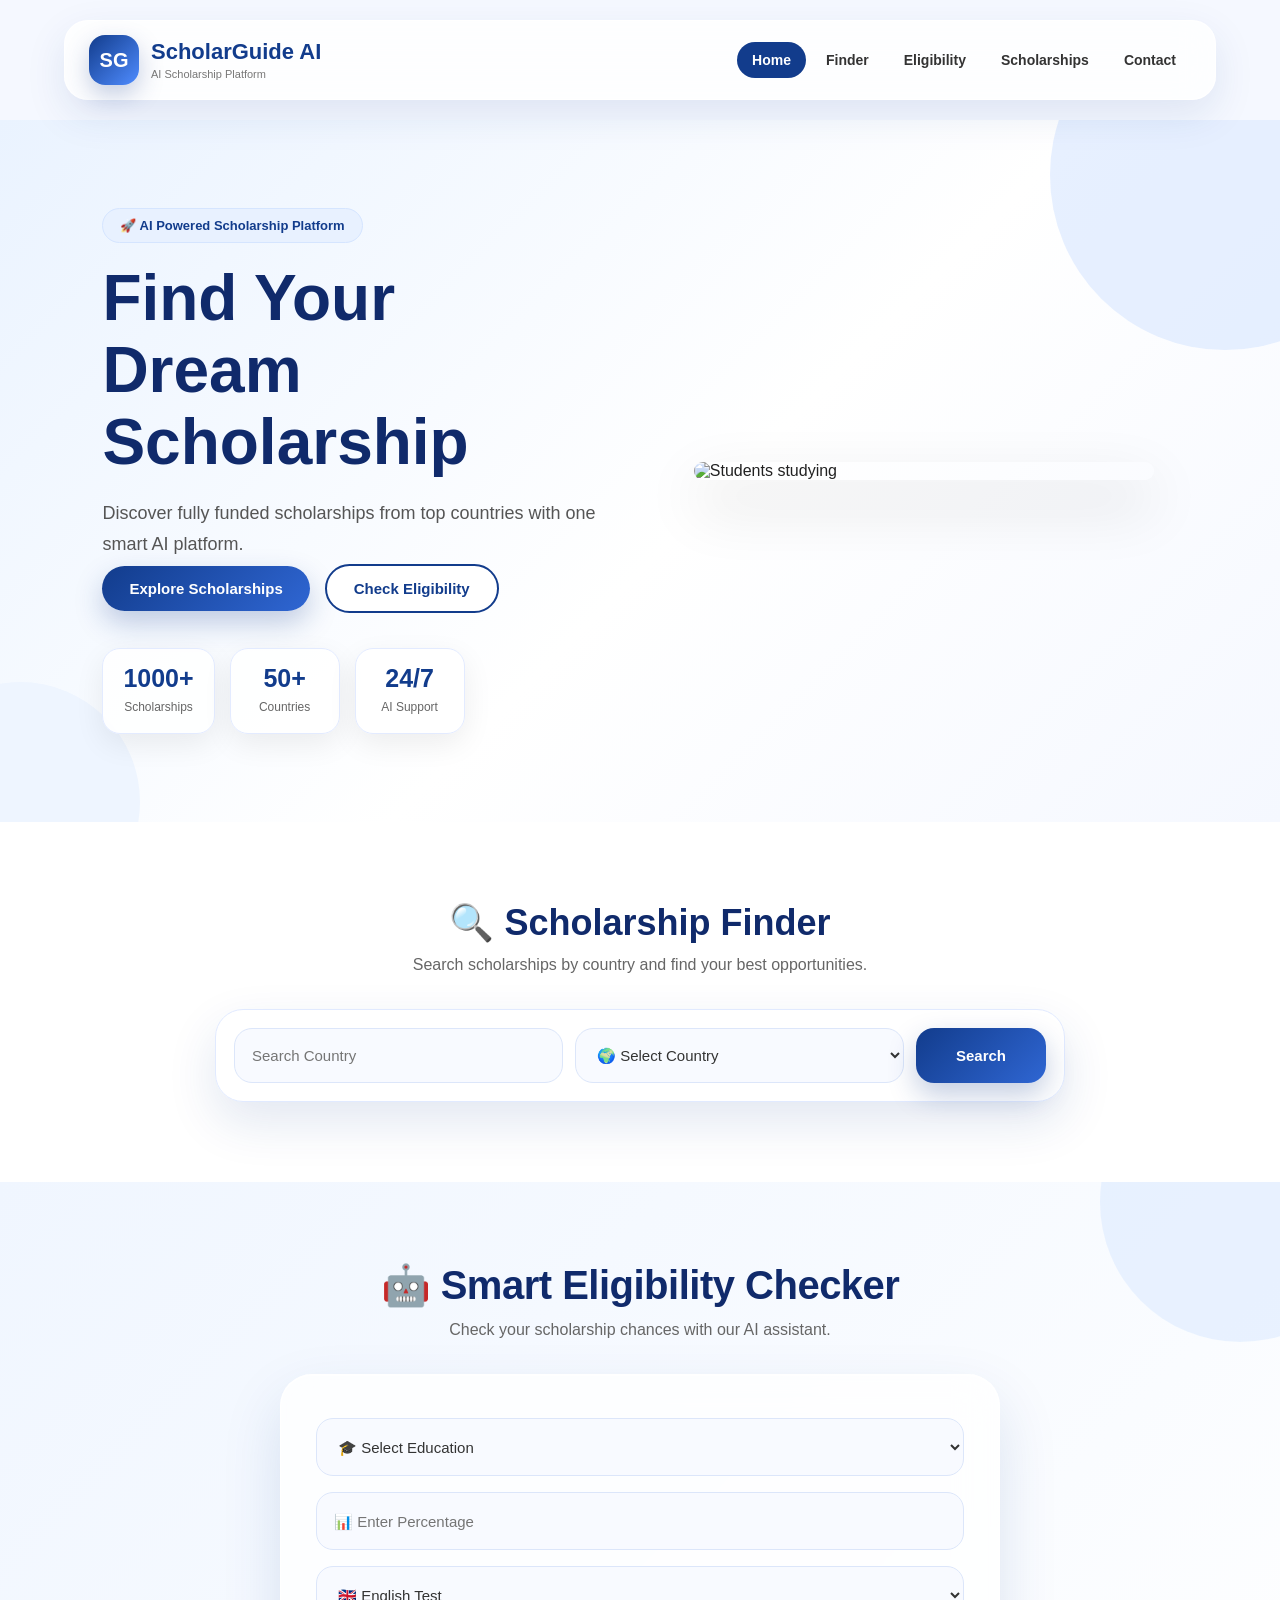
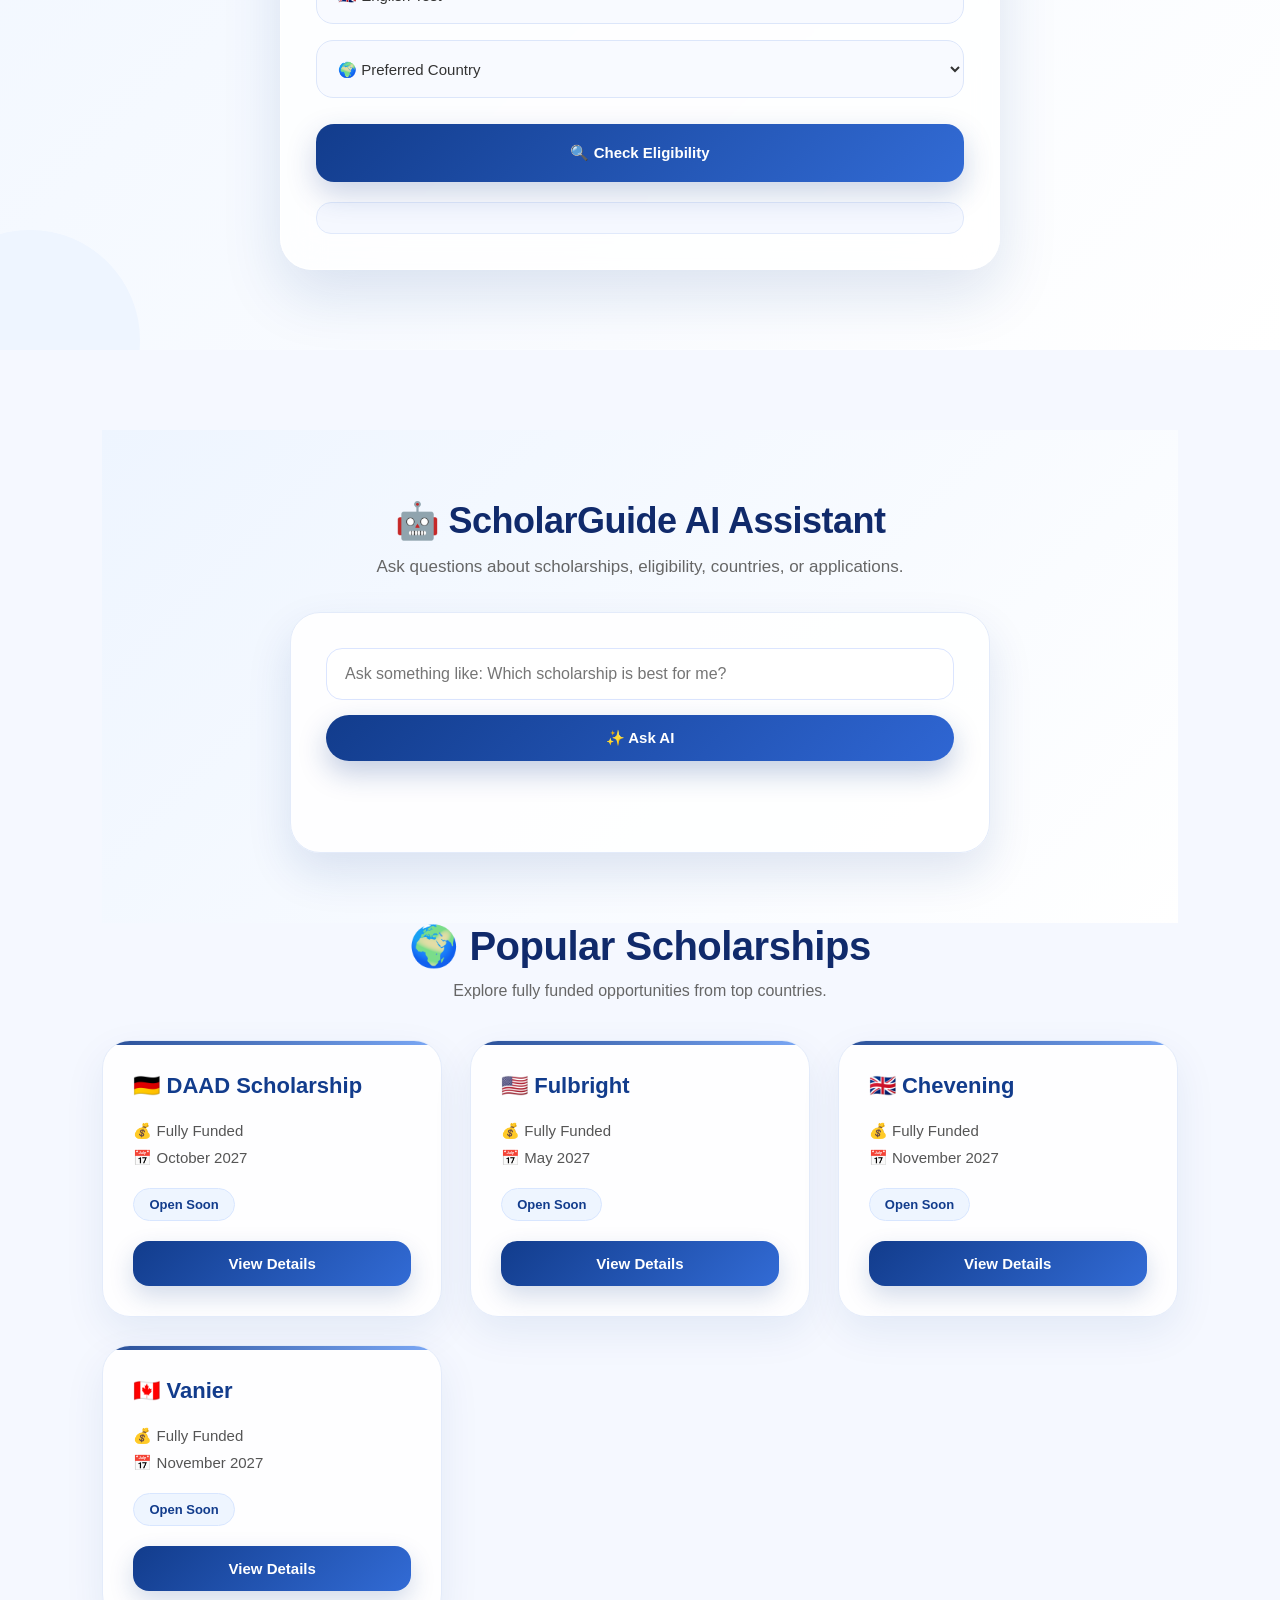
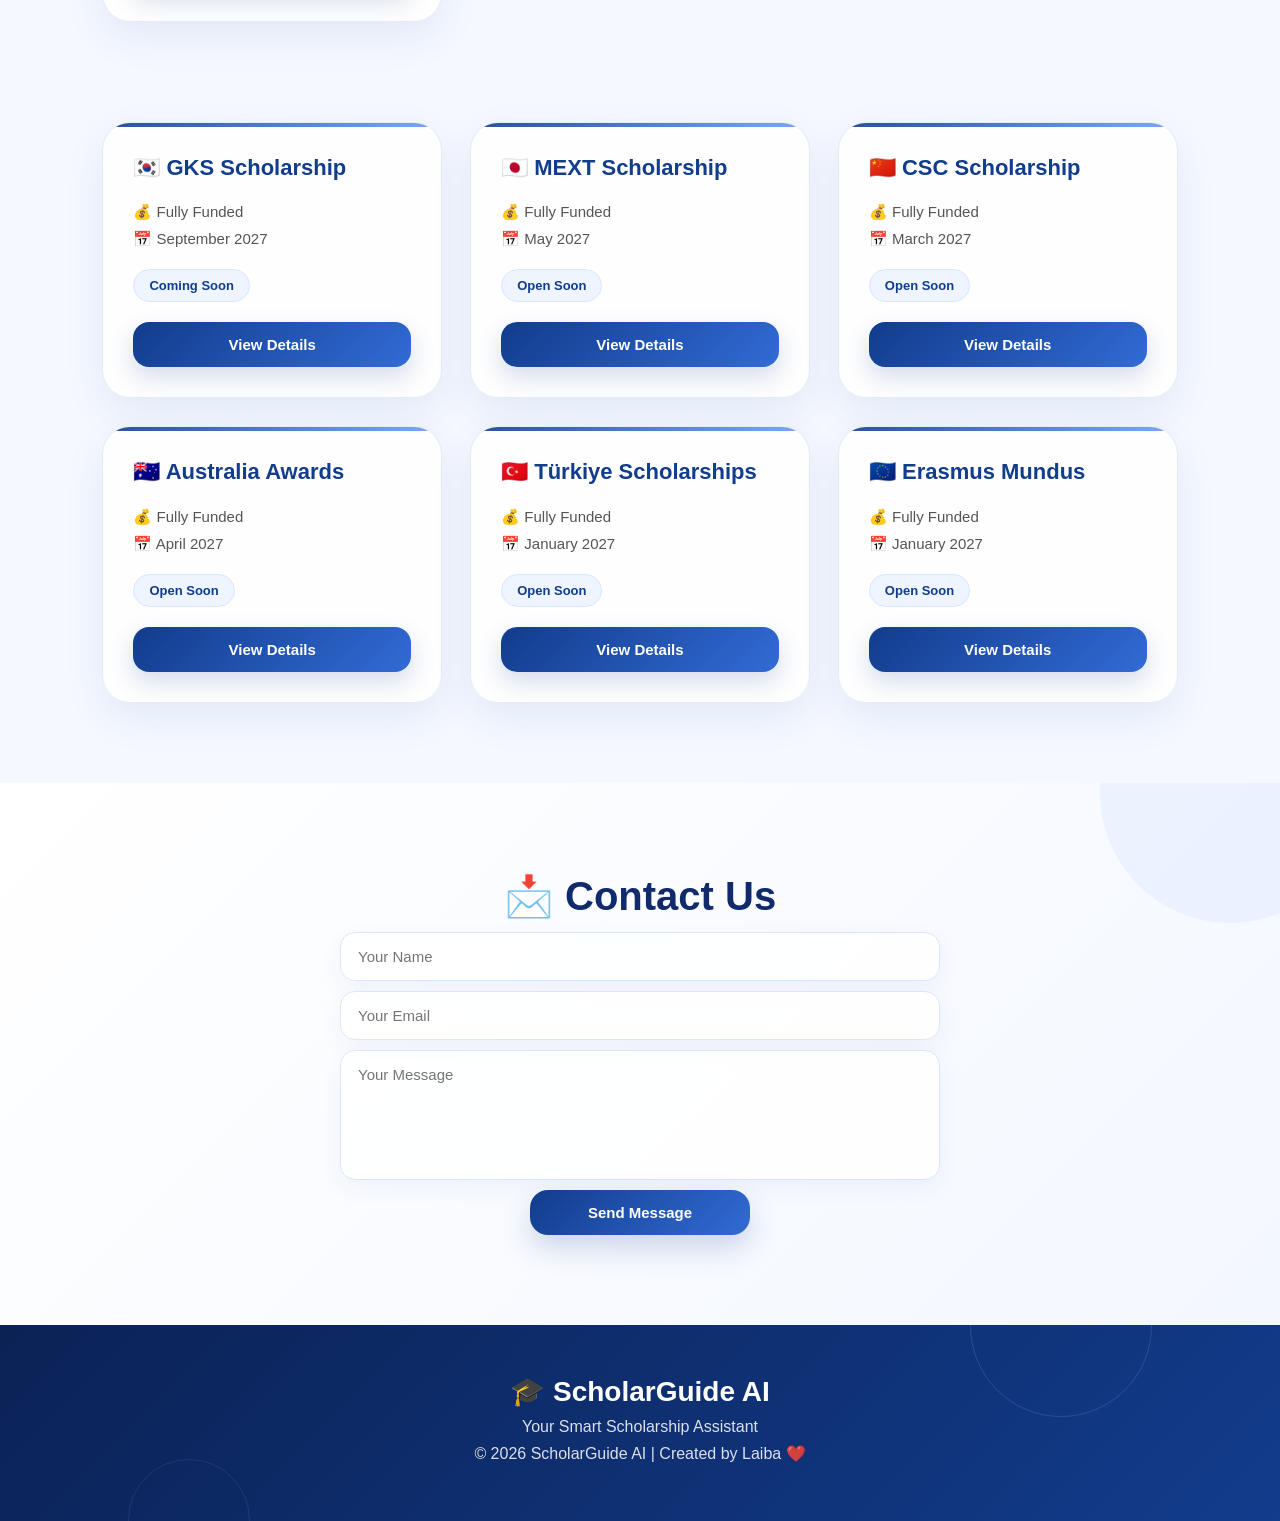
==== commit 7231fe3c: "Update index.html" ====
--- a/index.html
+++ b/index.html
@@ -264,252 +264,7 @@
 
 <section id="popular" class="popular">
 
-<h2>🌍 Popular Scholarships</h2>
-
-<p>
-Explore fully funded opportunities from top countries.
-</p>
-
-
-<div class="grid">
-
-
-<div class="card">
-
-<h3>🇩🇪 DAAD Scholarship</h3>
-
-<p>💰 Fully Funded</p>
-
-<p>📅 October 2027</p>
-
-<span class="open">
-Open Soon
-</span>
-
-<a href="daad.html">
-<button>
-View Details
-</button>
-</a>
-
-</div>
-
-
-
-<div class="card">
-
-<h3>🇺🇸 Fulbright</h3>
-
-<p>💰 Fully Funded</p>
-
-<p>📅 May 2027</p>
-
-<span class="open">
-Open Soon
-</span>
-
-<a href="usa.html">
-<button>
-View Details
-</button>
-</a>
-
-</div>
-
-
-
-
-<div class="card">
-
-<h3>🇬🇧 Chevening</h3>
-
-<p>💰 Fully Funded</p>
-
-<p>📅 November 2027</p>
-
-<span class="open">
-Open Soon
-</span>
-
-<a href="chevening.html">
-<button>
-View Details
-</button>
-</a>
-
-</div>
-
-
-
-
-<div class="card">
-
-<h3>🇨🇦 Vanier</h3>
-
-<p>💰 Fully Funded</p>
-
-<p>📅 November 2027</p>
-
-<span class="open">
-Open Soon
-</span>
-
-<a href="canada.html">
-<button>
-View Details
-</button>
-</a>
-
-</div>
-
-
-</div>
-
-</section>
-  <!-- More Scholarships -->
-
-<section class="more-scholarships">
-
-<div class="grid">
-
-
-<div class="card">
-
-<h3>🇰🇷 GKS Scholarship</h3>
-
-<p>💰 Fully Funded</p>
-
-<p>📅 September 2027</p>
-
-<span class="open">
-Coming Soon
-</span>
-
-<a href="gks.html">
-<button>
-View Details
-</button>
-</a>
-
-</div>
-
-
-
-<div class="card">
-
-<h3>🇯🇵 MEXT Scholarship</h3>
-
-<p>💰 Fully Funded</p>
-
-<p>📅 May 2027</p>
-
-<span class="open">
-Open Soon
-</span>
-
-<a href="mext.html">
-<button>
-View Details
-</button>
-</a>
-
-</div>
-
-
-
-<div class="card">
-
-<h3>🇨🇳 CSC Scholarship</h3>
-
-<p>💰 Fully Funded</p>
-
-<p>📅 March 2027</p>
-
-<span class="open">
-Open Soon
-</span>
-
-<a href="csc.html">
-<button>
-View Details
-</button>
-</a>
-
-</div>
-
-
-
-<div class="card">
-
-<h3>🇦🇺 Australia Awards</h3>
-
-<p>💰 Fully Funded</p>
-
-<p>📅 April 2027</p>
-
-<span class="open">
-Open Soon
-</span>
-
-<a href="australia.html">
-<button>
-View Details
-</button>
-</a>
-
-</div>
-
-
-
-<div class="card">
-
-<h3>🇹🇷 Türkiye Scholarships</h3>
-
-<p>💰 Fully Funded</p>
-
-<p>📅 January 2027</p>
-
-<span class="open">
-Open Soon
-</span>
-
-<a href="turkiye.html">
-<button>
-View Details
-</button>
-</a>
-
-</div>
-
-
-
-<div class="card">
-
-<h3>🇪🇺 Erasmus Mundus</h3>
-
-<p>💰 Fully Funded</p>
-
-<p>📅 January 2027</p>
-
-<span class="open">
-Open Soon
-</span>
-
-<a href="europe.html">
-<button>
-View Details
-</button>
-</a>
-
-</div>
-
-
-</div>
-
-</section>
-
-<!-- AI Assistant -->
-
+  
 <section id="ai-assistant" class="ai-assistant">
 
 <h2>🤖 ScholarGuide AI Assistant</h2>
@@ -535,6 +290,253 @@
 </div>
 
 </section>
+  
+<h2>🌍 Popular Scholarships</h2>
+
+<p>
+Explore fully funded opportunities from top countries.
+</p>
+
+
+<div class="grid">
+
+
+<div class="card">
+
+<h3>🇩🇪 DAAD Scholarship</h3>
+
+<p>💰 Fully Funded</p>
+
+<p>📅 October 2027</p>
+
+<span class="open">
+Open Soon
+</span>
+
+<a href="daad.html">
+<button>
+View Details
+</button>
+</a>
+
+</div>
+
+
+
+<div class="card">
+
+<h3>🇺🇸 Fulbright</h3>
+
+<p>💰 Fully Funded</p>
+
+<p>📅 May 2027</p>
+
+<span class="open">
+Open Soon
+</span>
+
+<a href="usa.html">
+<button>
+View Details
+</button>
+</a>
+
+</div>
+
+
+
+
+<div class="card">
+
+<h3>🇬🇧 Chevening</h3>
+
+<p>💰 Fully Funded</p>
+
+<p>📅 November 2027</p>
+
+<span class="open">
+Open Soon
+</span>
+
+<a href="chevening.html">
+<button>
+View Details
+</button>
+</a>
+
+</div>
+
+
+
+
+<div class="card">
+
+<h3>🇨🇦 Vanier</h3>
+
+<p>💰 Fully Funded</p>
+
+<p>📅 November 2027</p>
+
+<span class="open">
+Open Soon
+</span>
+
+<a href="canada.html">
+<button>
+View Details
+</button>
+</a>
+
+</div>
+
+
+</div>
+
+</section>
+  <!-- More Scholarships -->
+
+<section class="more-scholarships">
+
+<div class="grid">
+
+
+<div class="card">
+
+<h3>🇰🇷 GKS Scholarship</h3>
+
+<p>💰 Fully Funded</p>
+
+<p>📅 September 2027</p>
+
+<span class="open">
+Coming Soon
+</span>
+
+<a href="gks.html">
+<button>
+View Details
+</button>
+</a>
+
+</div>
+
+
+
+<div class="card">
+
+<h3>🇯🇵 MEXT Scholarship</h3>
+
+<p>💰 Fully Funded</p>
+
+<p>📅 May 2027</p>
+
+<span class="open">
+Open Soon
+</span>
+
+<a href="mext.html">
+<button>
+View Details
+</button>
+</a>
+
+</div>
+
+
+
+<div class="card">
+
+<h3>🇨🇳 CSC Scholarship</h3>
+
+<p>💰 Fully Funded</p>
+
+<p>📅 March 2027</p>
+
+<span class="open">
+Open Soon
+</span>
+
+<a href="csc.html">
+<button>
+View Details
+</button>
+</a>
+
+</div>
+
+
+
+<div class="card">
+
+<h3>🇦🇺 Australia Awards</h3>
+
+<p>💰 Fully Funded</p>
+
+<p>📅 April 2027</p>
+
+<span class="open">
+Open Soon
+</span>
+
+<a href="australia.html">
+<button>
+View Details
+</button>
+</a>
+
+</div>
+
+
+
+<div class="card">
+
+<h3>🇹🇷 Türkiye Scholarships</h3>
+
+<p>💰 Fully Funded</p>
+
+<p>📅 January 2027</p>
+
+<span class="open">
+Open Soon
+</span>
+
+<a href="turkiye.html">
+<button>
+View Details
+</button>
+</a>
+
+</div>
+
+
+
+<div class="card">
+
+<h3>🇪🇺 Erasmus Mundus</h3>
+
+<p>💰 Fully Funded</p>
+
+<p>📅 January 2027</p>
+
+<span class="open">
+Open Soon
+</span>
+
+<a href="europe.html">
+<button>
+View Details
+</button>
+</a>
+
+</div>
+
+
+</div>
+
+</section>
+
+<!-- AI Assistant -->
+
 
 <!-- Contact -->
 
--- a/style.css
+++ b/style.css
@@ -1312,7 +1312,76 @@
     margin-left:auto;
     margin-right:auto;
 }
-
+/* ===== AI Assistant ===== */
+
+.ai-assistant{
+    padding:70px 8%;
+    background:linear-gradient(135deg,#eef5ff,#ffffff);
+    text-align:center;
+}
+
+.ai-assistant h2{
+    font-size:36px;
+    color:#102a6b;
+    margin-bottom:15px;
+}
+
+.ai-assistant > p{
+    color:#666;
+    font-size:17px;
+    margin-bottom:35px;
+}
+
+.ai-box{
+    max-width:700px;
+    margin:auto;
+    padding:35px;
+
+    background:rgba(255,255,255,.9);
+    border:1px solid #e3ebfa;
+    border-radius:30px;
+
+    box-shadow:0 20px 45px rgba(18,60,140,.12);
+}
+
+.ai-box input{
+    width:100%;
+    padding:16px 18px;
+    border:1px solid #dbe5ff;
+    border-radius:16px;
+    outline:none;
+    font-size:16px;
+    margin-bottom:15px;
+}
+
+.ai-box .primary-btn{
+    width:100%;
+}
+
+#aiAnswer{
+    margin-top:20px;
+    padding:18px;
+    border-radius:18px;
+    text-align:left;
+    color:#555;
+    line-height:1.6;
+}
+
+@media(max-width:768px){
+
+    .ai-assistant{
+        padding:50px 5%;
+    }
+
+    .ai-assistant h2{
+        font-size:30px;
+    }
+
+    .ai-box{
+        padding:25px;
+    }
+
+}
 
 /* Card upgrade */
 
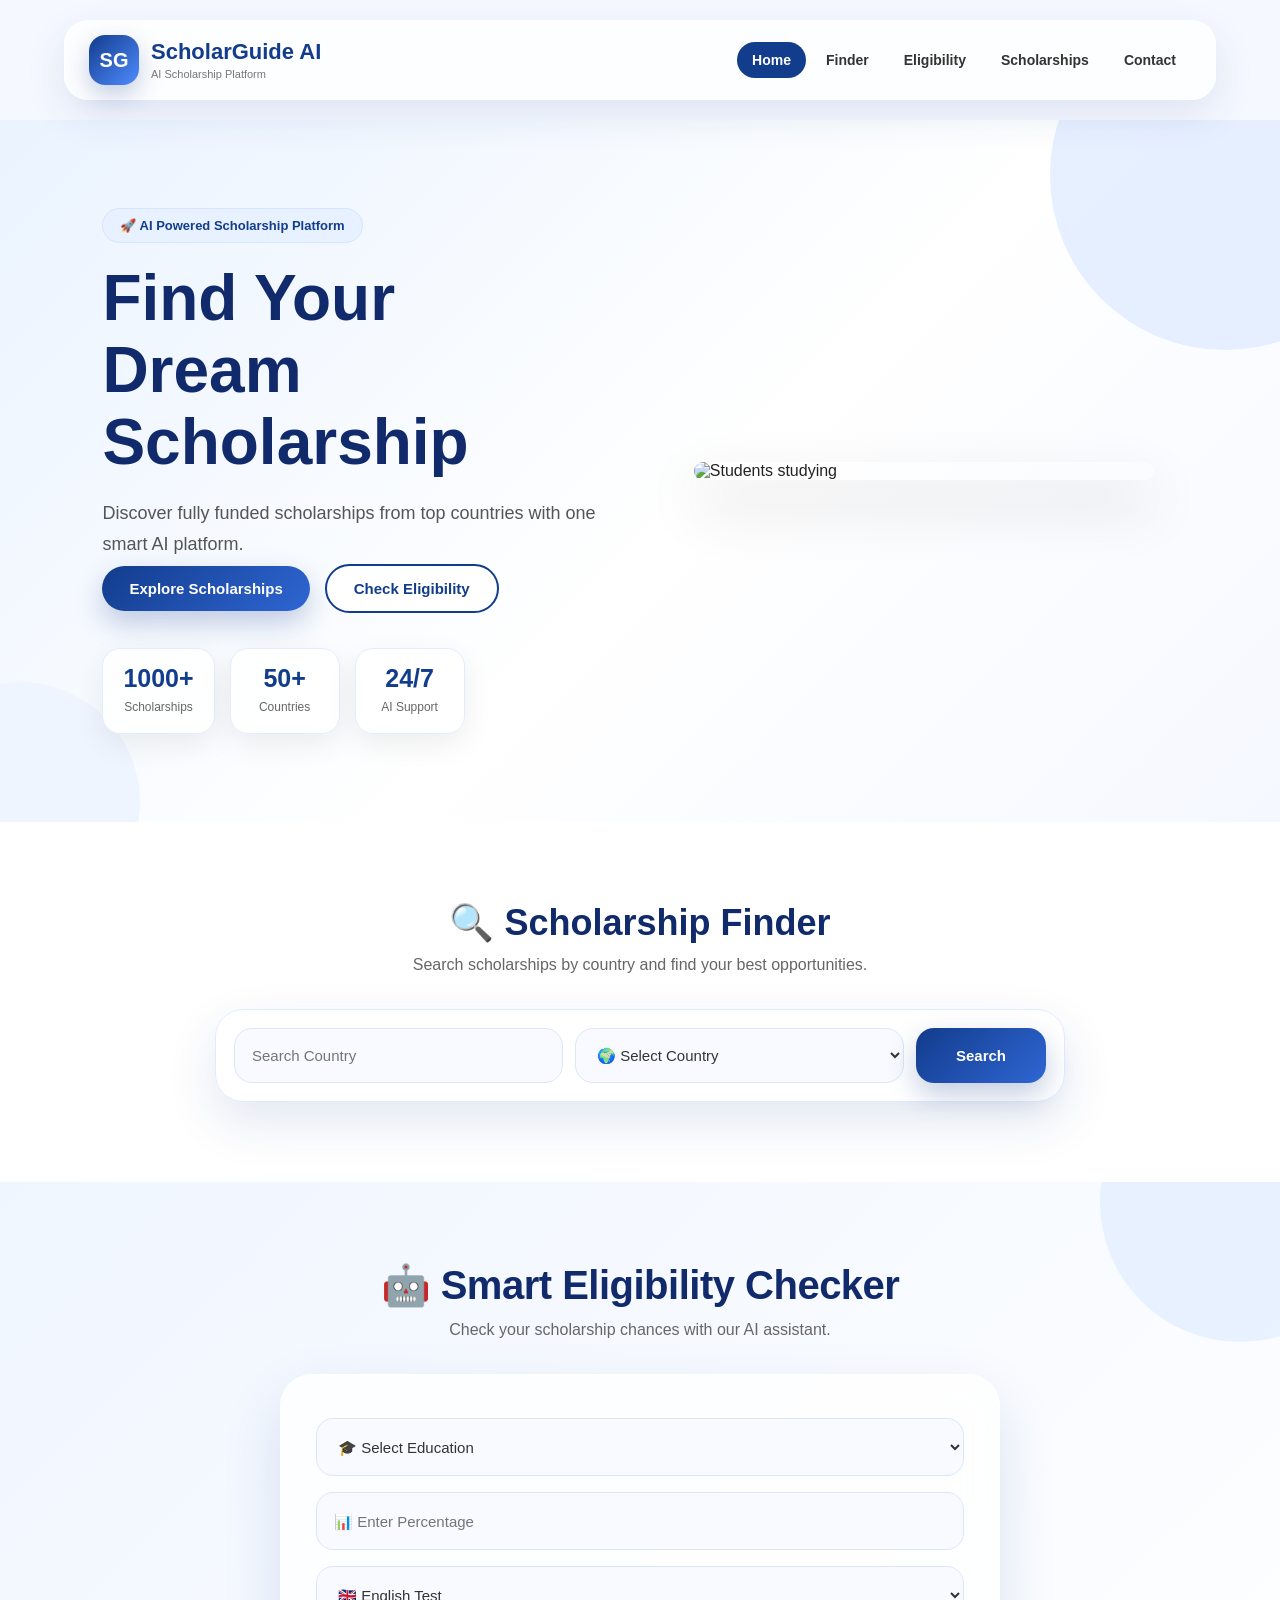
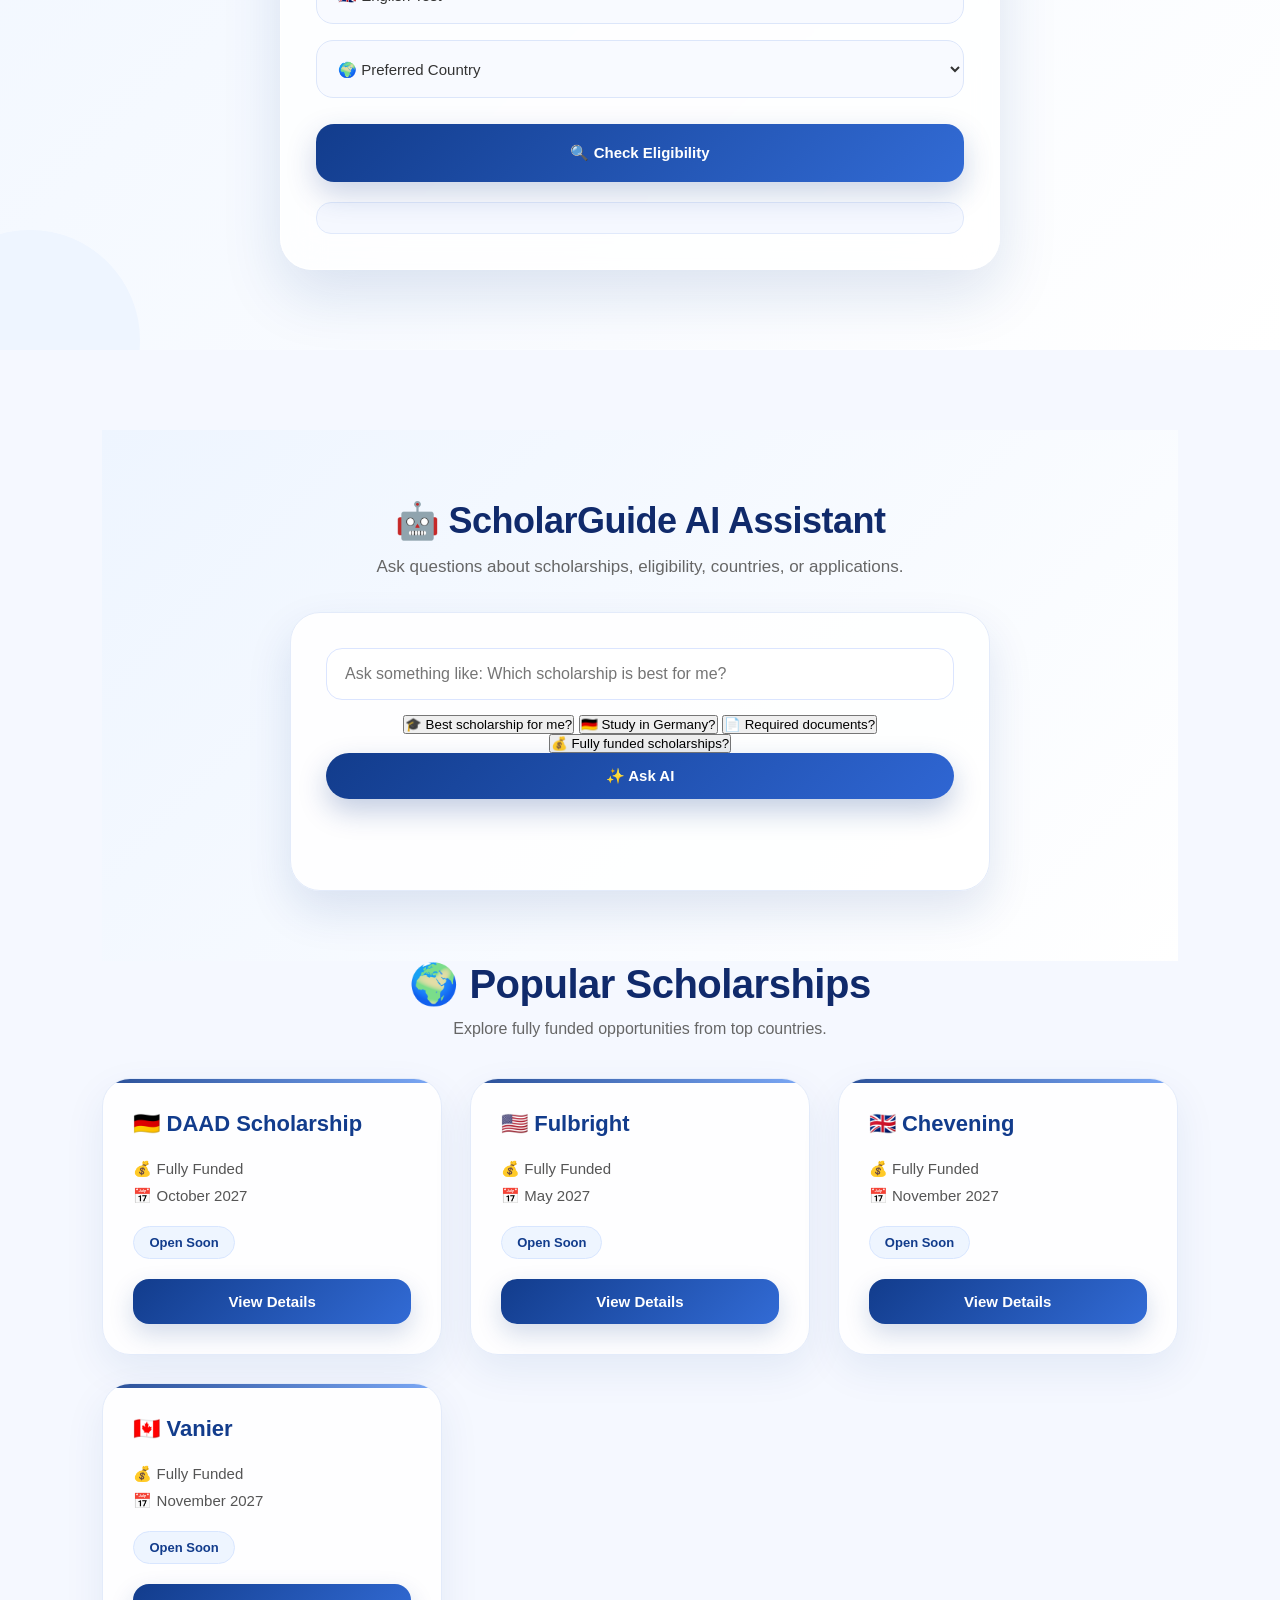
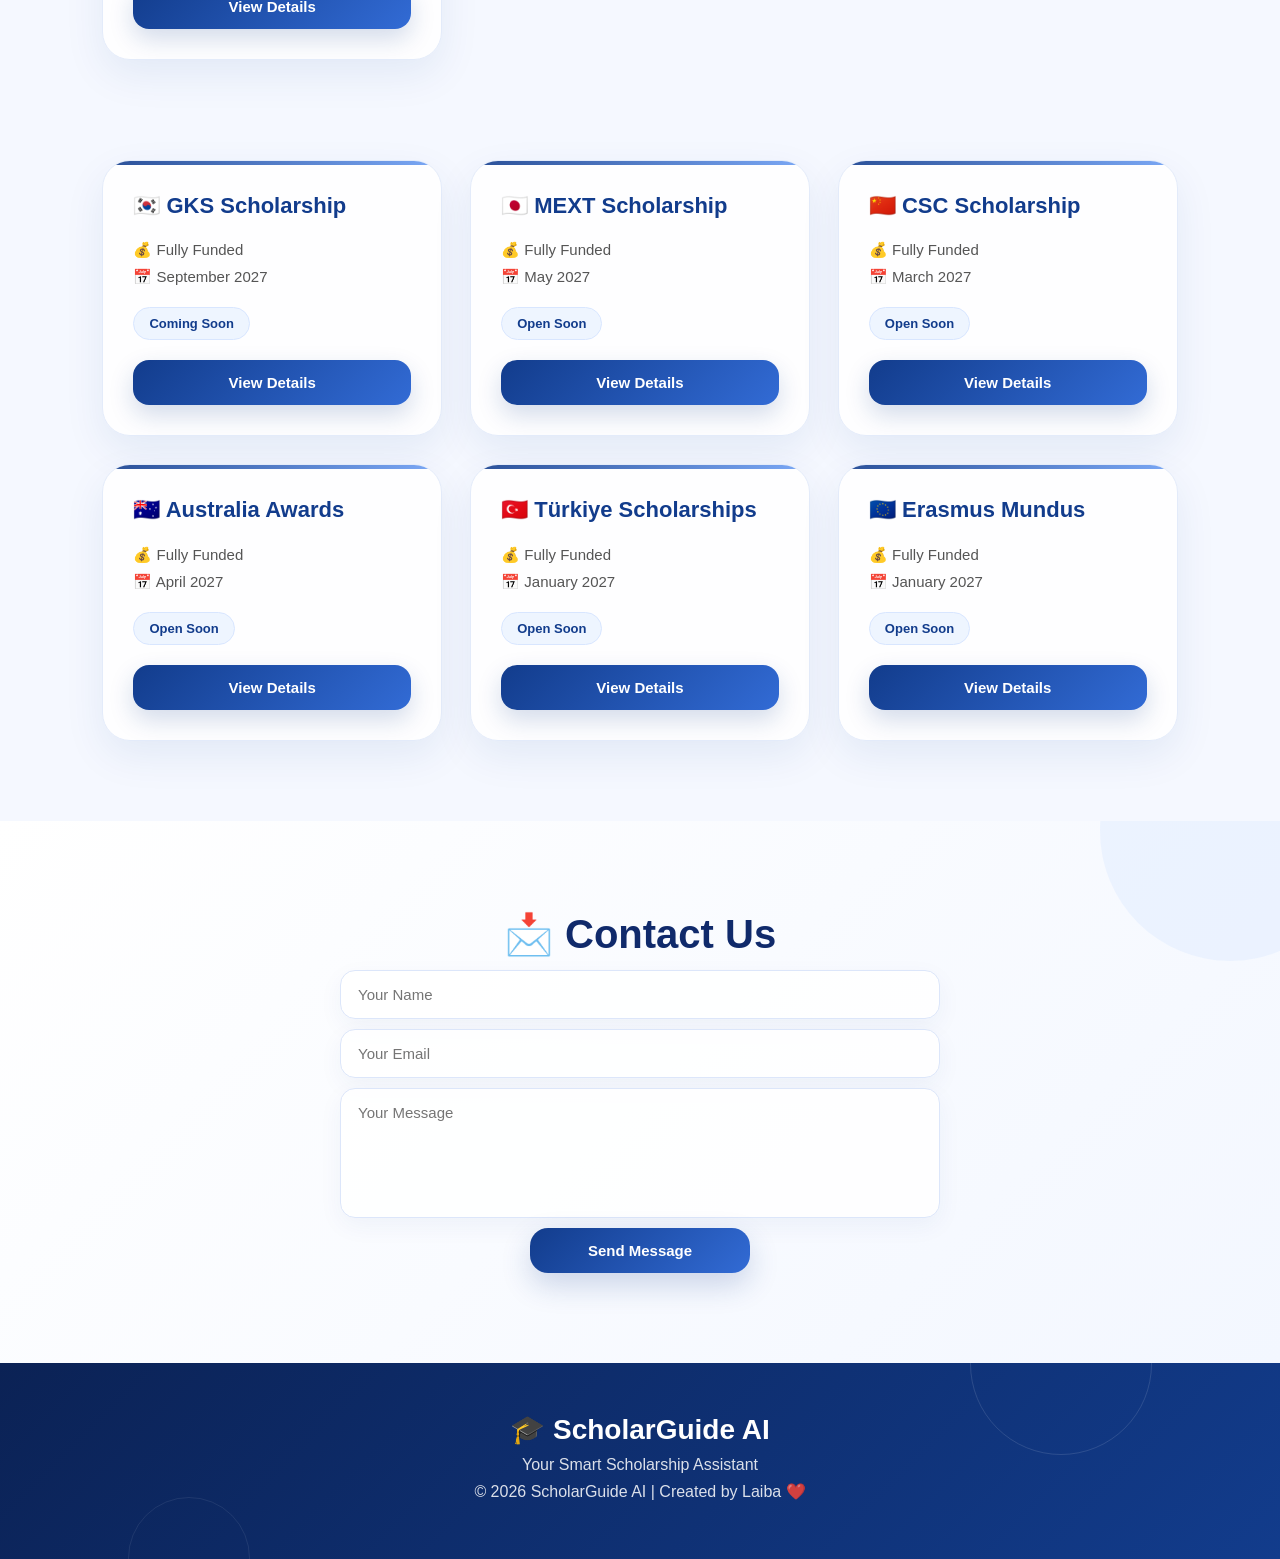
==== commit d03a4207: "Update index.html" ====
--- a/index.html
+++ b/index.html
@@ -280,7 +280,25 @@
 id="aiQuestion"
 placeholder="Ask something like: Which scholarship is best for me?"
 >
-
+<div class="quick-questions">
+
+<button onclick="quickAsk('Which scholarship is best for me?')">
+🎓 Best scholarship for me?
+</button>
+
+<button onclick="quickAsk('Tell me about Germany scholarships')">
+🇩🇪 Study in Germany?
+</button>
+
+<button onclick="quickAsk('What documents do I need?')">
+📄 Required documents?
+</button>
+
+<button onclick="quickAsk('Which scholarships are fully funded?')">
+💰 Fully funded scholarships?
+</button>
+
+</div>
 <button class="primary-btn" onclick="askAI()">
 ✨ Ask AI
 </button>
@@ -535,9 +553,6 @@
 
 </section>
 
-<!-- AI Assistant -->
-
-
 <!-- Contact -->
 
 <section id="contact" class="contact">
